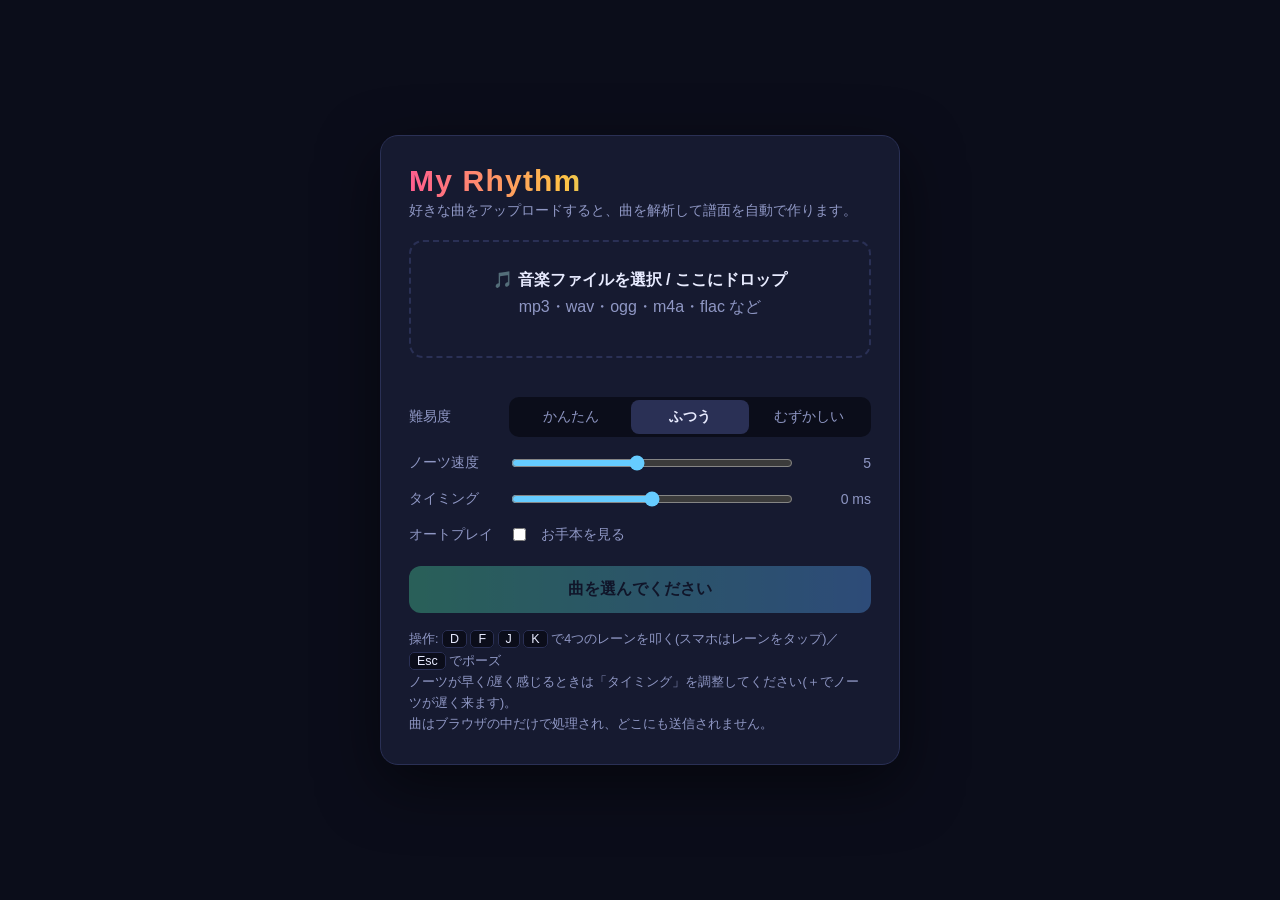
==== classic.html @ d739644f "曲をアップロードして遊ぶ音楽ゲーム集 Co-Authored-By: Claude Fable 5.2 <noreply@anthropic.com>" ====
<!DOCTYPE html>
<html lang="ja">
<head>
<meta charset="UTF-8">
<meta name="viewport" content="width=device-width, initial-scale=1, user-scalable=no">
<title>My Rhythm - 好きな曲で音ゲー</title>
<style>
  :root {
    --bg: #0b0d1a;
    --panel: #161a30;
    --line: #2a3055;
    --text: #e8ebff;
    --sub: #8f97c4;
    --accent: #6cf;
    --l0: #ff5d8f; --l1: #ffc145; --l2: #4de3a4; --l3: #5aa9ff;
  }
  * { box-sizing: border-box; }
  html, body { margin: 0; height: 100%; background: var(--bg); color: var(--text);
    font-family: "Segoe UI", "Yu Gothic UI", "Hiragino Sans", Meiryo, sans-serif; overflow: hidden; }
  canvas { position: fixed; inset: 0; width: 100%; height: 100%; display: block; touch-action: none; }
  .screen { position: fixed; inset: 0; display: none; align-items: center; justify-content: center;
    padding: 20px; overflow-y: auto; }
  .screen.on { display: flex; }
  .dim { background: rgba(8, 10, 22, .82); backdrop-filter: blur(6px); }
  .card { width: 100%; max-width: 520px; background: var(--panel); border: 1px solid var(--line);
    border-radius: 18px; padding: 28px; box-shadow: 0 20px 60px rgba(0,0,0,.5); }
  h1 { margin: 0 0 4px; font-size: 30px; letter-spacing: .04em;
    background: linear-gradient(90deg, var(--l0), var(--l1), var(--l2), var(--l3));
    -webkit-background-clip: text; background-clip: text; color: transparent; }
  h2 { margin: 0 0 16px; font-size: 22px; }
  p.lead { margin: 0 0 20px; color: var(--sub); font-size: 14px; }
  #drop { border: 2px dashed var(--line); border-radius: 14px; padding: 28px 16px; text-align: center;
    cursor: pointer; transition: .15s; color: var(--sub); }
  #drop:hover, #drop.over { border-color: var(--accent); color: var(--text); background: rgba(102,204,255,.06); }
  #drop strong { display: block; color: var(--text); font-size: 16px; margin-bottom: 6px; }
  #fileName { margin-top: 10px; color: var(--accent); font-size: 14px; word-break: break-all; }
  .bar { height: 6px; background: var(--line); border-radius: 3px; overflow: hidden; margin-top: 12px; display: none; }
  .bar i { display: block; height: 100%; width: 0; background: linear-gradient(90deg, var(--l2), var(--l3)); }
  .row { display: flex; align-items: center; gap: 12px; margin-top: 16px; font-size: 14px; }
  .row > label:first-child, .row > span:first-child { width: 88px; color: var(--sub); flex: none; }
  .seg { display: flex; flex: 1; background: var(--bg); border-radius: 10px; padding: 3px; }
  .seg button { flex: 1; border: 0; background: none; color: var(--sub); padding: 8px 0; border-radius: 8px;
    font: inherit; cursor: pointer; }
  .seg button.sel { background: var(--line); color: var(--text); font-weight: 600; }
  input[type=range] { flex: 1; accent-color: var(--accent); }
  .val { width: 64px; text-align: right; color: var(--sub); font-variant-numeric: tabular-nums; }
  .btn { display: block; width: 100%; margin-top: 12px; padding: 13px; border-radius: 12px; border: 1px solid var(--line);
    background: var(--bg); color: var(--text); font: inherit; font-size: 16px; cursor: pointer; }
  .btn:hover:not(:disabled) { border-color: var(--accent); }
  .btn.primary { margin-top: 22px; border: 0; font-weight: 700; color: #08101f;
    background: linear-gradient(90deg, var(--l2), var(--l3)); }
  .btn:disabled { opacity: .35; cursor: default; }
  .hint { margin-top: 16px; font-size: 12.5px; color: var(--sub); line-height: 1.7; }
  kbd { background: var(--bg); border: 1px solid var(--line); border-radius: 5px; padding: 1px 7px; color: var(--text);
    font-family: inherit; }
  .err { color: #ff7b7b; font-size: 13px; margin-top: 10px; min-height: 1em; }
  #rank { font-size: 84px; font-weight: 800; line-height: 1; text-align: center; margin: 4px 0 8px; }
  #resSong { text-align: center; color: var(--sub); font-size: 13px; word-break: break-all; }
  table { width: 100%; border-collapse: collapse; margin-top: 16px; font-size: 15px; }
  td { padding: 7px 4px; border-bottom: 1px solid var(--line); }
  td:last-child { text-align: right; font-variant-numeric: tabular-nums; font-weight: 600; }
  #pauseBtn { position: fixed; top: 12px; right: 12px; z-index: 5; display: none; width: 42px; height: 42px;
    border-radius: 50%; border: 1px solid var(--line); background: rgba(22,26,48,.8); color: var(--text);
    font-size: 16px; cursor: pointer; }
</style>
</head>
<body>
<canvas id="cv"></canvas>
<button id="pauseBtn" title="ポーズ (Esc)">Ⅱ</button>

<div class="screen on" id="scTitle">
  <div class="card">
    <h1>My Rhythm</h1>
    <p class="lead">好きな曲をアップロードすると、曲を解析して譜面を自動で作ります。</p>
    <div id="drop">
      <strong>🎵 音楽ファイルを選択 / ここにドロップ</strong>
      mp3・wav・ogg・m4a・flac など
      <div id="fileName"></div>
      <div class="bar" id="bar"><i></i></div>
    </div>
    <input type="file" id="file" accept="audio/*,.mp3,.wav,.ogg,.m4a,.flac,.aac" hidden>
    <div class="err" id="err"></div>

    <div class="row"><span>難易度</span>
      <div class="seg" id="diff">
        <button data-v="easy">かんたん</button>
        <button data-v="normal" class="sel">ふつう</button>
        <button data-v="hard">むずかしい</button>
      </div>
    </div>
    <div class="row"><label for="speed">ノーツ速度</label>
      <input type="range" id="speed" min="1" max="10" step="1" value="5"><span class="val" id="speedV"></span></div>
    <div class="row"><label for="offset">タイミング</label>
      <input type="range" id="offset" min="-200" max="200" step="5" value="0"><span class="val" id="offsetV"></span></div>
    <div class="row"><label for="auto">オートプレイ</label>
      <input type="checkbox" id="auto"><span style="color:var(--sub)">お手本を見る</span></div>

    <button class="btn primary" id="start" disabled>曲を選んでください</button>
    <div class="hint">
      操作: <kbd>D</kbd> <kbd>F</kbd> <kbd>J</kbd> <kbd>K</kbd> で4つのレーンを叩く(スマホはレーンをタップ)／ <kbd>Esc</kbd> でポーズ<br>
      ノーツが早く/遅く感じるときは「タイミング」を調整してください(＋でノーツが遅く来ます)。<br>
      曲はブラウザの中だけで処理され、どこにも送信されません。
    </div>
  </div>
</div>

<div class="screen dim" id="scPause">
  <div class="card">
    <h2>ポーズ中</h2>
    <button class="btn primary" id="resume">再開する</button>
    <button class="btn" id="retryP">最初からやり直す</button>
    <button class="btn" id="quitP">曲選択に戻る</button>
  </div>
</div>

<div class="screen dim" id="scResult">
  <div class="card">
    <div id="resSong"></div>
    <div id="rank">S</div>
    <table>
      <tr><td>スコア</td><td id="rScore"></td></tr>
      <tr><td>精度</td><td id="rAcc"></td></tr>
      <tr><td>最大コンボ</td><td id="rCombo"></td></tr>
      <tr><td style="color:#ffe66d">PERFECT</td><td id="rP"></td></tr>
      <tr><td style="color:#4de3a4">GREAT</td><td id="rG"></td></tr>
      <tr><td style="color:#5aa9ff">GOOD</td><td id="rO"></td></tr>
      <tr><td style="color:#ff7b7b">MISS</td><td id="rM"></td></tr>
    </table>
    <button class="btn primary" id="retryR">もう一度</button>
    <button class="btn" id="quitR">曲選択に戻る</button>
  </div>
</div>

<script>
'use strict';
const $ = id => document.getElementById(id);

/* ============================================================
 *  1. 音楽解析 (スペクトラルフラックスによるオンセット検出)
 * ============================================================ */
const FFT_N = 1024, HOP = 512;
const BAND_HZ = [200, 800, 3200];          // 4帯域 → 4レーンの割り当てに使う

const fftTables = (() => {
  const n = FFT_N, rev = new Uint16Array(n), cos = new Float32Array(n / 2), sin = new Float32Array(n / 2);
  const bits = Math.log2(n);
  for (let i = 0; i < n; i++) {
    let r = 0;
    for (let b = 0; b < bits; b++) r |= ((i >> b) & 1) << (bits - 1 - b);
    rev[i] = r;
  }
  for (let i = 0; i < n / 2; i++) {
    cos[i] = Math.cos(2 * Math.PI * i / n);
    sin[i] = Math.sin(2 * Math.PI * i / n);
  }
  const win = new Float32Array(n);
  for (let i = 0; i < n; i++) win[i] = 0.5 - 0.5 * Math.cos(2 * Math.PI * i / (n - 1));
  return { rev, cos, sin, win };
})();

function fft(re, im) {
  const n = FFT_N, { rev, cos, sin } = fftTables;
  for (let i = 0; i < n; i++) {
    const j = rev[i];
    if (j > i) { const t = re[i]; re[i] = re[j]; re[j] = t; }
  }
  for (let size = 2; size <= n; size <<= 1) {
    const half = size >> 1, step = n / size;
    for (let i = 0; i < n; i += size) {
      for (let j = 0, k = 0; j < half; j++, k += step) {
        const a = i + j, b = a + half;
        const tr = re[b] * cos[k] + im[b] * sin[k];
        const ti = im[b] * cos[k] - re[b] * sin[k];
        re[b] = re[a] - tr; im[b] = im[a] - ti;
        re[a] += tr; im[a] += ti;
      }
    }
  }
}

async function extractFeatures(buffer, onProgress) {
  const sr = buffer.sampleRate, len = buffer.length;
  const mono = new Float32Array(len);
  for (let c = 0; c < buffer.numberOfChannels; c++) {
    const d = buffer.getChannelData(c);
    for (let i = 0; i < len; i++) mono[i] += d[i];
  }
  const frames = Math.floor((len - FFT_N) / HOP) + 1;
  if (frames < 10) throw new Error('曲が短すぎます');

  const half = FFT_N / 2;
  const binBand = new Uint8Array(half);
  for (let k = 0; k < half; k++) {
    const hz = k * sr / FFT_N;
    binBand[k] = hz < BAND_HZ[0] ? 0 : hz < BAND_HZ[1] ? 1 : hz < BAND_HZ[2] ? 2 : 3;
  }
  const flux = new Float32Array(frames);
  const bands = [0, 1, 2, 3].map(() => new Float32Array(frames));
  const prev = new Float32Array(half), re = new Float32Array(FFT_N), im = new Float32Array(FFT_N);
  const win = fftTables.win;
  let lastYield = performance.now();

  for (let f = 0; f < frames; f++) {
    const off = f * HOP;
    for (let i = 0; i < FFT_N; i++) { re[i] = mono[off + i] * win[i]; im[i] = 0; }
    fft(re, im);
    let sum = 0;
    for (let k = 1; k < half; k++) {
      const mag = Math.log1p(50 * Math.sqrt(re[k] * re[k] + im[k] * im[k]));
      const d = mag - prev[k];
      if (d > 0) { sum += d; bands[binBand[k]][f] += d; }
      prev[k] = mag;
    }
    flux[f] = sum;
    if ((f & 255) === 0 && performance.now() - lastYield > 30) {
      onProgress && onProgress(f / frames);
      await new Promise(r => setTimeout(r));
      lastYield = performance.now();
    }
  }
  flux[0] = 0; bands.forEach(b => b[0] = 0);   // 先頭フレームは無音からの立ち上がりなので除外
  onProgress && onProgress(1);
  return { flux, bands, frames, dt: HOP / sr, sr, duration: buffer.duration };
}

const DIFF = {
  easy:   { mult: 1.7,  gap: 0.40, dbl: 0 },
  normal: { mult: 1.45, gap: 0.21, dbl: 0.03 },
  hard:   { mult: 1.25, gap: 0.115, dbl: 0.14 },
};

function makeChart(feat, diffName) {
  const { flux, bands, frames, dt } = feat, P = DIFF[diffName];
  const ps = new Float64Array(frames + 1);
  for (let i = 0; i < frames; i++) ps[i + 1] = ps[i] + flux[i];
  const gm = ps[frames] / frames;
  const W = Math.max(4, Math.round(0.5 / dt));

  // ピーク候補
  const cands = [];
  for (let n = 2; n < frames - 2; n++) {
    const v = flux[n];
    if (v < flux[n - 1] || v <= flux[n + 1] || v < flux[n - 2] || v < flux[n + 2]) continue;
    const lo = Math.max(0, n - W), hi = Math.min(frames, n + W + 1);
    const lm = (ps[hi] - ps[lo]) / (hi - lo);
    if (v > lm * P.mult + gm * 0.15) cands.push({ n, s: v - lm });
  }
  // 強い音から優先して採用 (近すぎるノーツは間引く)
  cands.sort((a, b) => b.s - a.s);
  const g = Math.max(1, Math.round(P.gap / dt));
  const taken = new Uint8Array(frames);
  const picked = [];
  for (const c of cands) {
    if (taken[c.n]) continue;
    picked.push(c);
    const a = Math.max(0, c.n - g + 1), b = Math.min(frames, c.n + g);
    taken.fill(1, a, b);
  }
  let dblThr = Infinity;
  if (P.dbl > 0 && picked.length) dblThr = picked[Math.min(picked.length - 1, Math.floor(picked.length * P.dbl))].s;
  picked.sort((a, b) => a.n - b.n);

  // レーン割り当て: 低音→左, 高音→右。同じレーンが続きすぎないように散らす
  const bandMean = bands.map(b => { let s = 0; for (let i = 0; i < frames; i++) s += b[i]; return s / frames || 1e-9; });
  const notes = [];
  let last = -1, run = 0;
  const use = [1, 1, 1, 1];                       // 最近よく使ったレーンほど選ばれにくくする
  for (const c of picked) {
    const useSum = use[0] + use[1] + use[2] + use[3];
    const sc = bands.map((b, i) => (b[c.n - 1] + b[c.n] + b[c.n + 1]) / bandMean[i] / (0.35 + 2.6 * use[i] / useSum));
    const order = [0, 1, 2, 3].sort((x, y) => sc[y] - sc[x]);
    let lane = order[0];
    if (lane === last && run >= 2) lane = order[1];
    run = lane === last ? run + 1 : 1;
    last = lane;
    for (let i = 0; i < 4; i++) use[i] *= 0.88;
    use[lane] += 1;
    const t = (c.n * HOP + FFT_N / 2) / feat.sr + 0.002;
    notes.push({ t, lane });
    if (c.s >= dblThr) notes.push({ t, lane: order[0] === lane ? order[1] : order[0] });
  }
  return notes;
}

/* ============================================================
 *  2. 画面まわり
 * ============================================================ */
const cv = $('cv'), g2 = cv.getContext('2d');
let CW = 0, CH = 0;
function resize() {
  const dpr = Math.min(window.devicePixelRatio || 1, 2);
  CW = window.innerWidth; CH = window.innerHeight;
  cv.width = Math.round(CW * dpr); cv.height = Math.round(CH * dpr);
  g2.setTransform(dpr, 0, 0, dpr, 0, 0);
}
window.addEventListener('resize', resize); resize();

const screens = ['scTitle', 'scPause', 'scResult'];
function show(id) {
  screens.forEach(s => $(s).classList.toggle('on', s === id));
  $('pauseBtn').style.display = id === null ? 'block' : 'none';
}

const settings = Object.assign({ diff: 'normal', speed: 5, offset: 0, auto: false },
  JSON.parse(localStorage.getItem('myrhythm') || '{}'));
function saveSettings() { localStorage.setItem('myrhythm', JSON.stringify(settings)); }
function syncSettingsUI() {
  document.querySelectorAll('#diff button').forEach(b => b.classList.toggle('sel', b.dataset.v === settings.diff));
  $('speed').value = settings.speed; $('speedV').textContent = settings.speed;
  $('offset').value = settings.offset; $('offsetV').textContent = (settings.offset > 0 ? '+' : '') + settings.offset + ' ms';
  $('auto').checked = settings.auto;
}
$('diff').addEventListener('click', e => {
  if (e.target.dataset.v) { settings.diff = e.target.dataset.v; saveSettings(); syncSettingsUI(); updateStartBtn(); }
});
$('speed').addEventListener('input', e => { settings.speed = +e.target.value; saveSettings(); syncSettingsUI(); });
$('offset').addEventListener('input', e => { settings.offset = +e.target.value; saveSettings(); syncSettingsUI(); });
$('auto').addEventListener('change', e => { settings.auto = e.target.checked; saveSettings(); });
syncSettingsUI();

/* ============================================================
 *  3. ファイル読み込み
 * ============================================================ */
let actx = null, analyser = null, specData = null;
let song = null;       // { name, buffer, feat }
let loadToken = 0;

function ensureCtx() {
  if (!actx) {
    actx = new (window.AudioContext || window.webkitAudioContext)();
    analyser = actx.createAnalyser();
    analyser.fftSize = 128; analyser.smoothingTimeConstant = 0.8;
    analyser.connect(actx.destination);
    specData = new Uint8Array(analyser.frequencyBinCount);
  }
  return actx;
}

function setProgress(p) {
  $('bar').style.display = p === null ? 'none' : 'block';
  if (p !== null) $('bar').firstElementChild.style.width = (p * 100).toFixed(1) + '%';
}

function updateStartBtn() {
  const b = $('start');
  if (!song) { b.disabled = true; if (!b.dataset.busy) b.textContent = '曲を選んでください'; return; }
  const n = makeChart(song.feat, settings.diff).length;
  b.disabled = n === 0;
  b.textContent = n ? `スタート (${n} ノーツ)` : 'ノーツを検出できませんでした';
}

async function loadBuffer(buffer, name) {
  const token = ++loadToken;
  song = null;
  $('err').textContent = '';
  $('fileName').textContent = name + ' を解析中…';
  $('start').dataset.busy = '1'; $('start').disabled = true; $('start').textContent = '解析中…';
  setProgress(0);
  try {
    const feat = await extractFeatures(buffer, p => { if (token === loadToken) setProgress(p); });
    if (token !== loadToken) return;
    song = { name, buffer, feat };
    const m = Math.floor(buffer.duration / 60), s = Math.floor(buffer.duration % 60);
    $('fileName').textContent = `${name} (${m}:${String(s).padStart(2, '0')})`;
  } catch (e) {
    if (token !== loadToken) return;
    $('fileName').textContent = '';
    $('err').textContent = '解析に失敗しました: ' + e.message;
  } finally {
    if (token === loadToken) { setProgress(null); delete $('start').dataset.busy; updateStartBtn(); }
  }
}

async function loadFile(file) {
  if (!file) return;
  $('err').textContent = '';
  $('fileName').textContent = file.name + ' を読み込み中…';
  let buffer;
  try {
    buffer = await ensureCtx().decodeAudioData(await file.arrayBuffer());
  } catch (e) {
    $('fileName').textContent = '';
    $('err').textContent = 'この形式のファイルは再生できませんでした。mp3 / wav / ogg / m4a などを試してください。';
    return;
  }
  await loadBuffer(buffer, file.name);
}

const drop = $('drop');
drop.addEventListener('click', () => $('file').click());
$('file').addEventListener('change', e => { loadFile(e.target.files[0]); e.target.value = ''; });
window.addEventListener('dragover', e => { e.preventDefault(); drop.classList.add('over'); });
window.addEventListener('dragleave', () => drop.classList.remove('over'));
window.addEventListener('drop', e => {
  e.preventDefault(); drop.classList.remove('over');
  if ($('scTitle').classList.contains('on')) loadFile(e.dataTransfer.files[0]);
});

/* ============================================================
 *  4. ゲーム本体
 * ============================================================ */
const LANES = 4, KEYS = ['KeyD', 'KeyF', 'KeyJ', 'KeyK'], KEY_LABEL = ['D', 'F', 'J', 'K'];
const COLORS = ['#ff5d8f', '#ffc145', '#4de3a4', '#5aa9ff'];
const WIN = { perfect: 0.05, great: 0.1, good: 0.16 };
const JUDGE = {
  perfect: { label: 'PERFECT', color: '#ffe66d', w: 1 },
  great:   { label: 'GREAT',   color: '#4de3a4', w: 0.7 },
  good:    { label: 'GOOD',    color: '#5aa9ff', w: 0.3 },
  miss:    { label: 'MISS',    color: '#ff7b7b', w: 0 },
};
const LEAD_IN = 2.0;

let game = null;   // 進行中のゲーム状態

function startGame() {
  if (!song) return;
  stopGame();
  const ctx = ensureCtx();
  ctx.resume();
  const notes = makeChart(song.feat, settings.diff).map(n => ({ t: n.t, lane: n.lane, done: false }));
  const lanes = Array.from({ length: LANES }, () => []);
  notes.forEach(n => lanes[n.lane].push(n));
  const src = ctx.createBufferSource();
  src.buffer = song.buffer;
  src.connect(analyser);
  const startAt = ctx.currentTime + LEAD_IN;
  src.start(startAt);
  game = {
    src, startAt, notes, lanes, head: [0, 0, 0, 0], drawFrom: 0,
    travel: 2.2 / (0.6 + settings.speed * 0.28),     // ノーツが画面を落ちてくる秒数
    offset: settings.offset / 1000, auto: settings.auto,
    score: 0, combo: 0, maxCombo: 0, accSum: 0, judged: 0,
    counts: { perfect: 0, great: 0, good: 0, miss: 0 },
    held: [false, false, false, false], flash: [0, 0, 0, 0],
    fx: [], lastJudge: null, paused: false, finished: false,
    duration: song.buffer.duration,
  };
  show(null);
}

function stopGame() {
  if (!game) return;
  try { game.src.stop(); } catch (e) {}
  game.src.disconnect();
  game = null;
}

function songTime() {
  const lat = (actx.outputLatency || actx.baseLatency || 0);
  return actx.currentTime - game.startAt - lat - game.offset;
}

function applyJudge(note, kind, now) {
  const G = game, J = JUDGE[kind];
  note.done = true;
  G.counts[kind]++; G.judged++; G.accSum += J.w;
  if (kind === 'miss') G.combo = 0;
  else {
    G.combo++; if (G.combo > G.maxCombo) G.maxCombo = G.combo;
    G.score += Math.round(1000 * J.w * (1 + Math.min(G.combo, 100) / 200));
    G.fx.push({ lane: note.lane, t: performance.now(), color: J.color });
  }
  G.lastJudge = { kind, t: performance.now() };
}

function hitLane(lane) {
  const G = game;
  if (!G || G.paused || G.finished || G.auto) return;
  G.flash[lane] = performance.now();
  const now = songTime(), arr = G.lanes[lane];
  let i = G.head[lane];
  while (i < arr.length && arr[i].done) i++;
  G.head[lane] = i;
  if (i >= arr.length) return;
  const d = Math.abs(arr[i].t - now);
  if (d > WIN.good) return;                      // まだ遠い → 空打ち
  applyJudge(arr[i], d <= WIN.perfect ? 'perfect' : d <= WIN.great ? 'great' : 'good', now);
}

function update(now) {
  const G = game;
  for (let l = 0; l < LANES; l++) {
    const arr = G.lanes[l];
    let i = G.head[l];
    while (i < arr.length) {
      const n = arr[i];
      if (n.done) { i++; continue; }
      if (G.auto && n.t <= now) { G.flash[l] = performance.now(); applyJudge(n, 'perfect', now); i++; continue; }
      if (n.t < now - WIN.good) { applyJudge(n, 'miss', now); i++; continue; }
      break;
    }
    G.head[l] = i;
  }
  if (!G.finished && now > G.duration + 0.8) finishGame();
}

function finishGame() {
  const G = game;
  G.finished = true;
  const total = G.notes.length || 1, acc = G.accSum / total * 100;
  const full = G.counts.miss === 0;
  const rank = acc >= 95 ? 'S' : acc >= 88 ? 'A' : acc >= 75 ? 'B' : acc >= 60 ? 'C' : 'D';
  const rc = { S: '#ffe66d', A: '#4de3a4', B: '#5aa9ff', C: '#c9a0ff', D: '#ff7b7b' }[rank];
  $('rank').textContent = rank; $('rank').style.color = rc;
  $('resSong').textContent = song.name + (G.auto ? '(オートプレイ)' : '') + (full ? ' ★FULL COMBO' : '');
  $('rScore').textContent = G.score.toLocaleString();
  $('rAcc').textContent = acc.toFixed(2) + ' %';
  $('rCombo').textContent = G.maxCombo + ' / ' + G.notes.length;
  $('rP').textContent = G.counts.perfect; $('rG').textContent = G.counts.great;
  $('rO').textContent = G.counts.good; $('rM').textContent = G.counts.miss;
  show('scResult');
}

function setPaused(p) {
  if (!game || game.finished || game.paused === p) return;
  game.paused = p;
  if (p) { actx.suspend(); show('scPause'); } else { actx.resume(); show(null); }
}
function quitToTitle() { stopGame(); if (actx) actx.resume(); show('scTitle'); }

/* ---- 入力 ---- */
window.addEventListener('keydown', e => {
  if (e.code === 'Escape' && game && !game.finished) { setPaused(!game.paused); return; }
  const lane = KEYS.indexOf(e.code);
  if (lane < 0 || e.repeat || !game) return;
  e.preventDefault();
  game.held[lane] = true;
  hitLane(lane);
});
window.addEventListener('keyup', e => {
  const lane = KEYS.indexOf(e.code);
  if (lane >= 0 && game) game.held[lane] = false;
});
cv.addEventListener('pointerdown', e => {
  if (!game) return;
  const L = layout();
  const lane = Math.floor((e.clientX - L.x) / L.lw);
  if (lane >= 0 && lane < LANES) hitLane(lane);
});
document.addEventListener('visibilitychange', () => { if (document.hidden) setPaused(true); });
$('pauseBtn').onclick = () => setPaused(true);
$('resume').onclick = () => setPaused(false);
$('retryP').onclick = $('retryR').onclick = () => { actx.resume(); startGame(); };
$('quitP').onclick = $('quitR').onclick = quitToTitle;
$('start').onclick = startGame;

/* ============================================================
 *  5. 描画
 * ============================================================ */
function layout() {
  const w = Math.min(520, CW * 0.96), x = (CW - w) / 2;
  return { x, w, lw: w / LANES, jy: CH - Math.max(90, CH * 0.16) };
}

function rr(x, y, w, h, r) {
  g2.beginPath();
  g2.moveTo(x + r, y); g2.arcTo(x + w, y, x + w, y + h, r); g2.arcTo(x + w, y + h, x, y + h, r);
  g2.arcTo(x, y + h, x, y, r); g2.arcTo(x, y, x + w, y, r); g2.closePath();
}

function draw() {
  requestAnimationFrame(draw);
  g2.clearRect(0, 0, CW, CH);
  const pnow = performance.now();

  // 背景スペクトラム
  if (analyser) {
    analyser.getByteFrequencyData(specData);
    const n = 40, bw = CW / n;
    for (let i = 0; i < n; i++) {
      const h = specData[i] / 255 * CH * 0.45;
      g2.fillStyle = `hsla(${220 + i * 3}, 80%, 60%, 0.10)`;
      g2.fillRect(i * bw + 1, CH - h, bw - 2, h);
    }
  }
  if (!game) return;
  const G = game, L = layout();
  const now = songTime();
  if (!G.paused && !G.finished) update(now);

  // レーン
  g2.fillStyle = 'rgba(14,17,34,0.88)';
  g2.fillRect(L.x, 0, L.w, CH);
  for (let l = 0; l < LANES; l++) {
    const x = L.x + l * L.lw;
    const fl = Math.max(G.held[l] ? 0.6 : 0, 1 - (pnow - G.flash[l]) / 180);
    if (fl > 0) {
      const gr = g2.createLinearGradient(0, L.jy - 320, 0, L.jy);
      gr.addColorStop(0, 'transparent'); gr.addColorStop(1, COLORS[l]);
      g2.globalAlpha = fl * 0.35; g2.fillStyle = gr;
      g2.fillRect(x, L.jy - 320, L.lw, 320); g2.globalAlpha = 1;
    }
    g2.strokeStyle = '#2a3055'; g2.lineWidth = 1;
    g2.beginPath(); g2.moveTo(x + .5, 0); g2.lineTo(x + .5, CH); g2.stroke();
  }
  g2.beginPath(); g2.moveTo(L.x + L.w - .5, 0); g2.lineTo(L.x + L.w - .5, CH); g2.stroke();

  // 判定ライン & キー表示
  g2.fillStyle = '#e8ebff'; g2.fillRect(L.x, L.jy - 2, L.w, 4);
  g2.font = '600 18px "Segoe UI", sans-serif'; g2.textAlign = 'center'; g2.textBaseline = 'middle';
  for (let l = 0; l < LANES; l++) {
    const cx = L.x + (l + .5) * L.lw, cy = L.jy + (CH - L.jy) / 2;
    g2.globalAlpha = G.held[l] ? 1 : 0.55;
    g2.strokeStyle = COLORS[l]; g2.lineWidth = 2;
    rr(cx - 22, cy - 22, 44, 44, 10); g2.stroke();
    if (G.held[l]) { g2.fillStyle = COLORS[l] + '55'; g2.fill(); }
    g2.fillStyle = '#e8ebff'; g2.fillText(KEY_LABEL[l], cx, cy + 1);
  }
  g2.globalAlpha = 1;

  // ノーツ
  const nh = 22, pad = 6;
  while (G.drawFrom < G.notes.length && (G.notes[G.drawFrom].done || G.notes[G.drawFrom].t < now - 0.3)) {
    if (!G.notes[G.drawFrom].done) break;
    G.drawFrom++;
  }
  for (let i = G.drawFrom; i < G.notes.length; i++) {
    const n = G.notes[i];
    if (n.t - now > G.travel) break;
    if (n.done) continue;
    const y = L.jy - (n.t - now) / G.travel * L.jy;
    const x = L.x + n.lane * L.lw + pad;
    g2.shadowColor = COLORS[n.lane]; g2.shadowBlur = 14;
    g2.fillStyle = COLORS[n.lane];
    rr(x, y - nh / 2, L.lw - pad * 2, nh, 8); g2.fill();
    g2.shadowBlur = 0;
    g2.fillStyle = 'rgba(255,255,255,.55)';
    rr(x + 6, y - nh / 2 + 4, L.lw - pad * 2 - 12, 4, 2); g2.fill();
  }

  // ヒットエフェクト
  G.fx = G.fx.filter(f => pnow - f.t < 300);
  for (const f of G.fx) {
    const p = (pnow - f.t) / 300, cx = L.x + (f.lane + .5) * L.lw;
    g2.globalAlpha = 1 - p; g2.strokeStyle = f.color; g2.lineWidth = 4 * (1 - p) + 1;
    g2.beginPath(); g2.ellipse(cx, L.jy, L.lw * (0.25 + p * 0.45), 14 + p * 26, 0, 0, Math.PI * 2); g2.stroke();
  }
  g2.globalAlpha = 1;

  // 判定文字・コンボ
  const cx = L.x + L.w / 2;
  if (G.lastJudge && pnow - G.lastJudge.t < 500) {
    const p = (pnow - G.lastJudge.t) / 500, J = JUDGE[G.lastJudge.kind];
    g2.globalAlpha = 1 - p * p;
    g2.font = `800 ${30 + (1 - Math.min(1, p * 5)) * 8}px "Segoe UI", sans-serif`;
    g2.fillStyle = J.color; g2.fillText(J.label, cx, L.jy - 130 - p * 10);
    g2.globalAlpha = 1;
  }
  if (G.combo >= 2) {
    g2.fillStyle = 'rgba(232,235,255,.9)';
    g2.font = '800 56px "Segoe UI", sans-serif'; g2.fillText(G.combo, cx, CH * 0.30);
    g2.font = '600 14px "Segoe UI", sans-serif'; g2.fillStyle = '#8f97c4'; g2.fillText('COMBO', cx, CH * 0.30 + 40);
  }
  if (now < 0 && !G.finished) {
    g2.fillStyle = '#e8ebff'; g2.font = '800 72px "Segoe UI", sans-serif';
    g2.fillText(Math.ceil(-now), cx, CH * 0.45);
  }

  // スコア・進行バー
  g2.textAlign = 'left'; g2.font = '700 22px "Segoe UI", sans-serif'; g2.fillStyle = '#e8ebff';
  g2.fillText(G.score.toLocaleString(), 16, 30);
  g2.font = '13px "Segoe UI", sans-serif'; g2.fillStyle = '#8f97c4';
  const acc = G.judged ? (G.accSum / G.judged * 100).toFixed(1) + '%' : '--';
  g2.fillText(`精度 ${acc}${G.auto ? '  AUTO' : ''}`, 16, 54);
  g2.fillStyle = '#2a3055'; g2.fillRect(0, 0, CW, 4);
  g2.fillStyle = '#6cf'; g2.fillRect(0, 0, CW * Math.min(1, Math.max(0, now / G.duration)), 4);
}
requestAnimationFrame(draw);

// 動作テスト用
window.rhythm = { extractFeatures, makeChart, loadBuffer, ensureCtx, get game() { return game; }, get song() { return song; } };
</script>
</body>
</html>
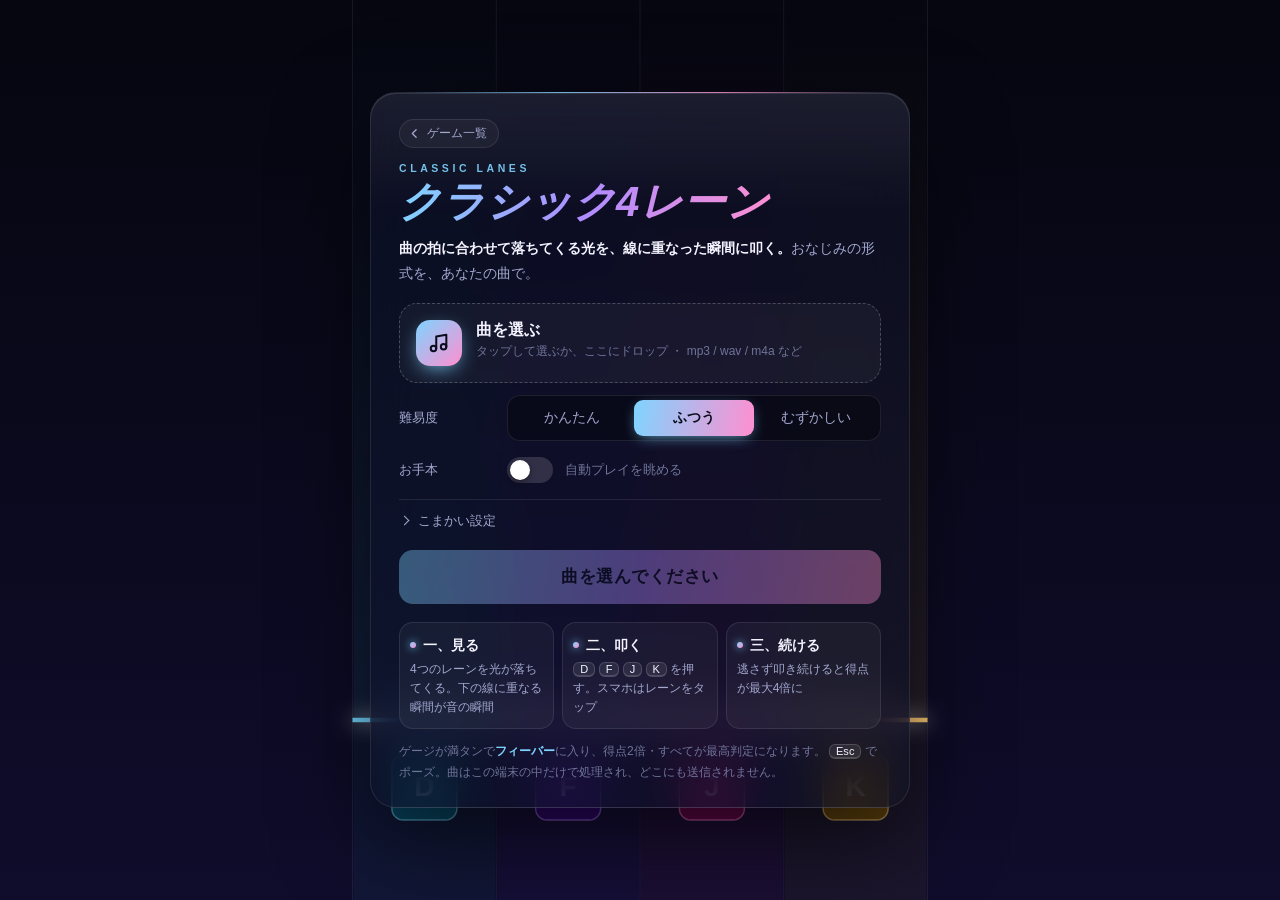
==== commit 2d022a1f: "全ゲーム: 曲の拍を聴き取って合わせる仕組みと、画面デザインの作り直し - 拍検出を動的計画法ベースに作り直し、テンポが揺れる曲にも追従 - 全ゲームの譜面を拍に合わせる(拍への寄せ、拍の穴埋め、盛り" ====
--- a/classic.html
+++ b/classic.html
@@ -3,672 +3,176 @@
 <head>
 <meta charset="UTF-8">
 <meta name="viewport" content="width=device-width, initial-scale=1, user-scalable=no">
-<title>My Rhythm - 好きな曲で音ゲー</title>
-<style>
-  :root {
-    --bg: #0b0d1a;
-    --panel: #161a30;
-    --line: #2a3055;
-    --text: #e8ebff;
-    --sub: #8f97c4;
-    --accent: #6cf;
-    --l0: #ff5d8f; --l1: #ffc145; --l2: #4de3a4; --l3: #5aa9ff;
-  }
-  * { box-sizing: border-box; }
-  html, body { margin: 0; height: 100%; background: var(--bg); color: var(--text);
-    font-family: "Segoe UI", "Yu Gothic UI", "Hiragino Sans", Meiryo, sans-serif; overflow: hidden; }
-  canvas { position: fixed; inset: 0; width: 100%; height: 100%; display: block; touch-action: none; }
-  .screen { position: fixed; inset: 0; display: none; align-items: center; justify-content: center;
-    padding: 20px; overflow-y: auto; }
-  .screen.on { display: flex; }
-  .dim { background: rgba(8, 10, 22, .82); backdrop-filter: blur(6px); }
-  .card { width: 100%; max-width: 520px; background: var(--panel); border: 1px solid var(--line);
-    border-radius: 18px; padding: 28px; box-shadow: 0 20px 60px rgba(0,0,0,.5); }
-  h1 { margin: 0 0 4px; font-size: 30px; letter-spacing: .04em;
-    background: linear-gradient(90deg, var(--l0), var(--l1), var(--l2), var(--l3));
-    -webkit-background-clip: text; background-clip: text; color: transparent; }
-  h2 { margin: 0 0 16px; font-size: 22px; }
-  p.lead { margin: 0 0 20px; color: var(--sub); font-size: 14px; }
-  #drop { border: 2px dashed var(--line); border-radius: 14px; padding: 28px 16px; text-align: center;
-    cursor: pointer; transition: .15s; color: var(--sub); }
-  #drop:hover, #drop.over { border-color: var(--accent); color: var(--text); background: rgba(102,204,255,.06); }
-  #drop strong { display: block; color: var(--text); font-size: 16px; margin-bottom: 6px; }
-  #fileName { margin-top: 10px; color: var(--accent); font-size: 14px; word-break: break-all; }
-  .bar { height: 6px; background: var(--line); border-radius: 3px; overflow: hidden; margin-top: 12px; display: none; }
-  .bar i { display: block; height: 100%; width: 0; background: linear-gradient(90deg, var(--l2), var(--l3)); }
-  .row { display: flex; align-items: center; gap: 12px; margin-top: 16px; font-size: 14px; }
-  .row > label:first-child, .row > span:first-child { width: 88px; color: var(--sub); flex: none; }
-  .seg { display: flex; flex: 1; background: var(--bg); border-radius: 10px; padding: 3px; }
-  .seg button { flex: 1; border: 0; background: none; color: var(--sub); padding: 8px 0; border-radius: 8px;
-    font: inherit; cursor: pointer; }
-  .seg button.sel { background: var(--line); color: var(--text); font-weight: 600; }
-  input[type=range] { flex: 1; accent-color: var(--accent); }
-  .val { width: 64px; text-align: right; color: var(--sub); font-variant-numeric: tabular-nums; }
-  .btn { display: block; width: 100%; margin-top: 12px; padding: 13px; border-radius: 12px; border: 1px solid var(--line);
-    background: var(--bg); color: var(--text); font: inherit; font-size: 16px; cursor: pointer; }
-  .btn:hover:not(:disabled) { border-color: var(--accent); }
-  .btn.primary { margin-top: 22px; border: 0; font-weight: 700; color: #08101f;
-    background: linear-gradient(90deg, var(--l2), var(--l3)); }
-  .btn:disabled { opacity: .35; cursor: default; }
-  .hint { margin-top: 16px; font-size: 12.5px; color: var(--sub); line-height: 1.7; }
-  kbd { background: var(--bg); border: 1px solid var(--line); border-radius: 5px; padding: 1px 7px; color: var(--text);
-    font-family: inherit; }
-  .err { color: #ff7b7b; font-size: 13px; margin-top: 10px; min-height: 1em; }
-  #rank { font-size: 84px; font-weight: 800; line-height: 1; text-align: center; margin: 4px 0 8px; }
-  #resSong { text-align: center; color: var(--sub); font-size: 13px; word-break: break-all; }
-  table { width: 100%; border-collapse: collapse; margin-top: 16px; font-size: 15px; }
-  td { padding: 7px 4px; border-bottom: 1px solid var(--line); }
-  td:last-child { text-align: right; font-variant-numeric: tabular-nums; font-weight: 600; }
-  #pauseBtn { position: fixed; top: 12px; right: 12px; z-index: 5; display: none; width: 42px; height: 42px;
-    border-radius: 50%; border: 1px solid var(--line); background: rgba(22,26,48,.8); color: var(--text);
-    font-size: 16px; cursor: pointer; }
-</style>
+<title>クラシック4レーン - 落ちてくる音を叩く</title>
+<link rel="stylesheet" href="common.css">
 </head>
 <body>
-<canvas id="cv"></canvas>
-<button id="pauseBtn" title="ポーズ (Esc)">Ⅱ</button>
-
-<div class="screen on" id="scTitle">
-  <div class="card">
-    <h1>My Rhythm</h1>
-    <p class="lead">好きな曲をアップロードすると、曲を解析して譜面を自動で作ります。</p>
-    <div id="drop">
-      <strong>🎵 音楽ファイルを選択 / ここにドロップ</strong>
-      mp3・wav・ogg・m4a・flac など
-      <div id="fileName"></div>
-      <div class="bar" id="bar"><i></i></div>
-    </div>
-    <input type="file" id="file" accept="audio/*,.mp3,.wav,.ogg,.m4a,.flac,.aac" hidden>
-    <div class="err" id="err"></div>
-
-    <div class="row"><span>難易度</span>
-      <div class="seg" id="diff">
-        <button data-v="easy">かんたん</button>
-        <button data-v="normal" class="sel">ふつう</button>
-        <button data-v="hard">むずかしい</button>
-      </div>
-    </div>
-    <div class="row"><label for="speed">ノーツ速度</label>
-      <input type="range" id="speed" min="1" max="10" step="1" value="5"><span class="val" id="speedV"></span></div>
-    <div class="row"><label for="offset">タイミング</label>
-      <input type="range" id="offset" min="-200" max="200" step="5" value="0"><span class="val" id="offsetV"></span></div>
-    <div class="row"><label for="auto">オートプレイ</label>
-      <input type="checkbox" id="auto"><span style="color:var(--sub)">お手本を見る</span></div>
-
-    <button class="btn primary" id="start" disabled>曲を選んでください</button>
-    <div class="hint">
-      操作: <kbd>D</kbd> <kbd>F</kbd> <kbd>J</kbd> <kbd>K</kbd> で4つのレーンを叩く(スマホはレーンをタップ)／ <kbd>Esc</kbd> でポーズ<br>
-      ノーツが早く/遅く感じるときは「タイミング」を調整してください(＋でノーツが遅く来ます)。<br>
-      曲はブラウザの中だけで処理され、どこにも送信されません。
-    </div>
-  </div>
-</div>
-
-<div class="screen dim" id="scPause">
-  <div class="card">
-    <h2>ポーズ中</h2>
-    <button class="btn primary" id="resume">再開する</button>
-    <button class="btn" id="retryP">最初からやり直す</button>
-    <button class="btn" id="quitP">曲選択に戻る</button>
-  </div>
-</div>
-
-<div class="screen dim" id="scResult">
-  <div class="card">
-    <div id="resSong"></div>
-    <div id="rank">S</div>
-    <table>
-      <tr><td>スコア</td><td id="rScore"></td></tr>
-      <tr><td>精度</td><td id="rAcc"></td></tr>
-      <tr><td>最大コンボ</td><td id="rCombo"></td></tr>
-      <tr><td style="color:#ffe66d">PERFECT</td><td id="rP"></td></tr>
-      <tr><td style="color:#4de3a4">GREAT</td><td id="rG"></td></tr>
-      <tr><td style="color:#5aa9ff">GOOD</td><td id="rO"></td></tr>
-      <tr><td style="color:#ff7b7b">MISS</td><td id="rM"></td></tr>
-    </table>
-    <button class="btn primary" id="retryR">もう一度</button>
-    <button class="btn" id="quitR">曲選択に戻る</button>
-  </div>
-</div>
-
+<script src="common.js"></script>
 <script>
 'use strict';
-const $ = id => document.getElementById(id);
+const { TAU, clamp, rand } = RG;
+const DIFF = {
+  easy:   { mult: 1.7,  gap: 0.5,  fall: 1.5 },
+  normal: { mult: 1.45, gap: 0.3,  fall: 1.2 },
+  hard:   { mult: 1.25, gap: 0.19, fall: 0.95 },
+};
+const KEYS = ['KeyD', 'KeyF', 'KeyJ', 'KeyK'], LABEL = ['D', 'F', 'J', 'K'], HUES = [195, 265, 320, 40];
+const WIN = { crit: 0.05, good: 0.1, ok: 0.16 };
+const KIND = { crit: { color: '#ffe08a', w: 1 }, good: { color: '#9ff0c8', w: 0.7 }, ok: { color: '#9cc4ff', w: 0.35 } };
+const fx = new RG.Fx();
+let notes = [], head = 0, J = null, counts = {}, press = [0, 0, 0, 0], held = [false, false, false, false], pops = [], fall = 1.2;
+let G = { x: 0, w: 0, lane: 0, hitY: 0, top: 0 }, per = 0.5, beat0 = 0;
 
-/* ============================================================
- *  1. 音楽解析 (スペクトラルフラックスによるオンセット検出)
- * ============================================================ */
-const FFT_N = 1024, HOP = 512;
-const BAND_HZ = [200, 800, 3200];          // 4帯域 → 4レーンの割り当てに使う
+/* その曲の拍に合わせた音の並びを、4つのレーンに振り分ける (同じレーンが続きすぎないように) */
+function chart(feat, diff) {
+  const list = RG.onsets(feat, DIFF[diff]), rng = RG.rng(feat.seed + diff.length * 17);
+  let prev = -1, run = 0;
+  for (const n of list) {
+    let lane = n.type;                                   // 音の高さ → レーン (低い音が左)
+    if (n.fill) lane = (prev + (rng() < 0.5 ? 1 : 3)) % 4;
+    if (lane === prev && (++run >= 2 || n.gap < 0.22)) { lane = (lane + (rng() < 0.5 ? 1 : 3)) % 4; }
+    if (lane !== prev) run = 0;
+    n.lane = lane; prev = lane;
+  }
+  return list;
+}
+function layout(api) {
+  const { W, H } = api;
+  G.w = Math.min(W * 0.94, 460 * Math.max(1, api.S)); G.x = (W - G.w) / 2; G.lane = G.w / 4;
+  G.hitY = H * 0.8; G.top = -40;
+}
+function hit(api, lane) {
+  press[lane] = performance.now();
+  if (api.state !== 'play' || api.auto) return;
+  const t = api.time();
+  for (let i = head; i < notes.length; i++) {
+    const n = notes[i];
+    if (n.t - t > WIN.ok) break;
+    if (n.done || n.lane !== lane) continue;
+    judge(api, n, t - n.t); return;
+  }
+  RG.sfx.noise(900, 0.05, 0.08, 'highpass', 1);            // 空打ち
+}
+function judge(api, n, tau) {
+  const a = Math.abs(tau), kind = J.feverOn || a <= WIN.crit ? 'crit' : a <= WIN.good ? 'good' : 'ok', K = KIND[kind];
+  n.done = true; counts[kind]++;
+  J.hit(K.w, { mul: n.big ? 2 : 1 });
+  const x = G.x + (n.lane + 0.5) * G.lane, hue = HUES[n.lane];
+  pops.push({ x, y: G.hitY, color: K.color, t0: performance.now(), crit: kind === 'crit' });
+  fx.burst(x, G.hitY, kind === 'crit' ? 22 : 10, { colors: [`hsl(${hue} 100% 72%)`, '#fff'], v0: 100, v1: kind === 'crit' ? 520 : 300, g: 600 * api.S, s: kind === 'crit' ? 3 : 2 });
+  RG.sfx.noise(4200, 0.05, 0.12, 'highpass', 1);
+  RG.sfx.chime(J.combo, kind === 'crit');
+  if (n.big) { fx.flash = 0.25; fx.shake = 8; RG.sfx.noise(300, 0.4, 0.4); }
+  if (api.pointer.touch && navigator.vibrate) { try { navigator.vibrate(kind === 'crit' ? 10 : 5); } catch (e) {} }
+}
+const laneAt = x => clamp(Math.floor((x - G.x) / G.lane), 0, 3);
 
-const fftTables = (() => {
-  const n = FFT_N, rev = new Uint16Array(n), cos = new Float32Array(n / 2), sin = new Float32Array(n / 2);
-  const bits = Math.log2(n);
-  for (let i = 0; i < n; i++) {
-    let r = 0;
-    for (let b = 0; b < bits; b++) r |= ((i >> b) & 1) << (bits - 1 - b);
-    rev[i] = r;
-  }
-  for (let i = 0; i < n / 2; i++) {
-    cos[i] = Math.cos(2 * Math.PI * i / n);
-    sin[i] = Math.sin(2 * Math.PI * i / n);
-  }
-  const win = new Float32Array(n);
-  for (let i = 0; i < n; i++) win[i] = 0.5 - 0.5 * Math.cos(2 * Math.PI * i / (n - 1));
-  return { rev, cos, sin, win };
-})();
+RG.shell({
+  id: 'classic', title: 'クラシック4レーン', sub: 'CLASSIC LANES', colors: ['#7fd4ff', '#b08cff', '#ff8fd0'],
+  lead: '<b>曲の拍に合わせて落ちてくる光を、線に重なった瞬間に叩く。</b>おなじみの形式を、あなたの曲で。',
+  how: [['一、見る', '4つのレーンを光が落ちてくる。下の線に重なる瞬間が音の瞬間'],
+        ['二、叩く', '<kbd>D</kbd> <kbd>F</kbd> <kbd>J</kbd> <kbd>K</kbd> を押す。スマホはレーンをタップ'],
+        ['三、続ける', '逃さず叩き続けると得点が最大4倍に']],
+  hint: 'ゲージが満タンで<b style="color:var(--a1)">フィーバー</b>に入り、得点2倍・すべてが最高判定になります。',
+  count: (f, d) => RG.onsets(f, DIFF[d]).length, countLabel: n => `ノーツ ${n} 個`,
 
-function fft(re, im) {
-  const n = FFT_N, { rev, cos, sin } = fftTables;
-  for (let i = 0; i < n; i++) {
-    const j = rev[i];
-    if (j > i) { const t = re[i]; re[i] = re[j]; re[j] = t; }
-  }
-  for (let size = 2; size <= n; size <<= 1) {
-    const half = size >> 1, step = n / size;
-    for (let i = 0; i < n; i += size) {
-      for (let j = 0, k = 0; j < half; j++, k += step) {
-        const a = i + j, b = a + half;
-        const tr = re[b] * cos[k] + im[b] * sin[k];
-        const ti = im[b] * cos[k] - re[b] * sin[k];
-        re[b] = re[a] - tr; im[b] = im[a] - ti;
-        re[a] += tr; im[a] += ti;
+  start(api) {
+    const B = RG.beats(api.song.feat); per = B.period; beat0 = B.beats[0] || 0;
+    notes = chart(api.song.feat, api.diff); fall = DIFF[api.diff].fall; layout(api);
+    head = 0; pops = []; press = [0, 0, 0, 0]; counts = { crit: 0, good: 0, ok: 0, miss: 0 }; fx.clear();
+    J = new RG.Juice(api, { lead: api.auto ? 'お手本プレイ' : '線に重なる瞬間に叩こう', sub: () => `${J.pct().toFixed(1)}%`, onFever() { fx.flash = 0.45; fx.shake = 8; } });
+  },
+  resize(api) { layout(api); },
+  quit() { notes = []; J = null; fx.clear(); },
+  end(api) {
+    api.finish({ score: J.score, pct: J.pct(), names: ['神業', '達人', '上手', 'まずまず', '練習中'], title: counts.miss === 0 ? 'フルコンボ' : '',
+      stats: [['最高', counts.crit, '#ffe08a'], ['良い', counts.good, '#9ff0c8'], ['可', counts.ok, '#9cc4ff'], ['ミス', counts.miss, '#b0b4cc'],
+        ['最大コンボ', J.maxCombo], ['フィーバー', J.fevers + ' 回'], ['ノーツ', notes.length], ['テンポ', Math.round(60 / per)]] });
+  },
+  key(api, code, down) { const l = KEYS.indexOf(code); if (l < 0) return; held[l] = down; if (down) hit(api, l); },
+  pointer(api, type, e) { if (type === 'down' && api.state === 'play' && e.clientY > api.H * 0.25) hit(api, laneAt(e.clientX)); },
+
+  frame(api, dt) {
+    const { c, W, H, S } = api, pn = performance.now(), playing = api.state === 'play' || api.state === 'pause' || api.state === 'ending';
+    const t = playing ? api.time() : pn / 1000, fever = J && J.feverOn && playing;
+    if (!playing) layout(api);
+    // 背景
+    const bg = c.createLinearGradient(0, 0, 0, H);
+    if (fever) { const h = (pn * 0.05) % 360; bg.addColorStop(0, `hsl(${h} 60% 10%)`); bg.addColorStop(1, `hsl(${(h + 50) % 360} 70% 18%)`); }
+    else { bg.addColorStop(0, '#05060f'); bg.addColorStop(1, `hsl(245 55% ${11 + RG.audio.bass * 9}%)`); }
+    c.fillStyle = bg; c.fillRect(0, 0, W, H);
+    const ph = (((t - beat0) / per) % 1 + 1) % 1, pulse = Math.pow(1 - ph, 3);
+    // レーン
+    for (let l = 0; l < 4; l++) {
+      const x = G.x + l * G.lane, hue = HUES[l], lit = Math.max(0, 1 - (pn - press[l]) / 180);
+      const g = c.createLinearGradient(0, 0, 0, G.hitY);
+      g.addColorStop(0, `hsla(${hue},90%,60%,0)`); g.addColorStop(1, `hsla(${hue},90%,60%,${0.07 + lit * 0.22 + pulse * 0.04})`);
+      c.fillStyle = g; c.fillRect(x + 1, 0, G.lane - 2, G.hitY);
+      c.fillStyle = `hsla(${hue},90%,62%,${0.05 + lit * 0.25})`; c.fillRect(x + 1, G.hitY, G.lane - 2, H - G.hitY);
+    }
+    c.strokeStyle = 'rgba(255,255,255,.07)'; c.lineWidth = 1;
+    c.beginPath(); for (let l = 0; l <= 4; l++) { c.moveTo(G.x + l * G.lane, 0); c.lineTo(G.x + l * G.lane, H); } c.stroke();
+    // 拍ごとの横線が同じ速さで流れてくる
+    if (playing) for (let k = 0; k < Math.ceil(fall / per) + 1; k++) {
+      const y = G.hitY - (k - ph) * per / fall * (G.hitY - G.top);
+      if (y < 0) break;
+      c.strokeStyle = 'rgba(255,255,255,.07)'; c.beginPath(); c.moveTo(G.x, y); c.lineTo(G.x + G.w, y); c.stroke();
+    }
+    // 叩く線
+    const lg = c.createLinearGradient(G.x, 0, G.x + G.w, 0);
+    HUES.forEach((h, i) => lg.addColorStop(i / 3, `hsl(${h} 100% 72%)`));
+    c.strokeStyle = lg; c.lineWidth = 3 + pulse * 2; c.shadowColor = '#fff'; c.shadowBlur = 8 + pulse * 14;
+    c.beginPath(); c.moveTo(G.x, G.hitY); c.lineTo(G.x + G.w, G.hitY); c.stroke(); c.shadowBlur = 0;
+    // キー
+    c.textAlign = 'center'; c.textBaseline = 'middle';
+    for (let l = 0; l < 4; l++) {
+      const x = G.x + (l + 0.5) * G.lane, y = G.hitY + Math.min(54 * S, (H - G.hitY) * 0.45), lit = Math.max(0, 1 - (pn - press[l]) / 180), r = Math.min(G.lane * 0.3, 26 * S);
+      c.fillStyle = `hsla(${HUES[l]},90%,${22 + lit * 40}%,.8)`; c.strokeStyle = `hsla(${HUES[l]},100%,75%,${0.5 + lit * 0.5})`; c.lineWidth = 1.5;
+      c.beginPath(); if (c.roundRect) c.roundRect(x - r, y - r, r * 2, r * 2, r * 0.35); else c.rect(x - r, y - r, r * 2, r * 2); c.fill(); c.stroke();
+      if (!api.pointer.touch) { c.fillStyle = `rgba(255,255,255,${0.75 + lit * 0.25})`; c.font = `800 ${Math.round(r * 0.85)}px ${RG.FONT}`; c.fillText(LABEL[l], x, y + 1); }
+    }
+    if (!playing || !J) { fx.step(dt); return; }
+
+    if (api.state === 'play') {
+      J.update();
+      for (let i = head; i < notes.length; i++) {
+        const n = notes[i], tau = t - n.t;
+        if (tau < -fall) break;
+        if (n.done) continue;
+        if (api.auto && tau >= 0) { press[n.lane] = pn; judge(api, n, 0); continue; }
+        if (tau > WIN.ok) { n.done = true; counts.miss++; J.miss(); }
       }
+      while (head < notes.length && notes[head].done) head++;
     }
-  }
-}
-
-async function extractFeatures(buffer, onProgress) {
-  const sr = buffer.sampleRate, len = buffer.length;
-  const mono = new Float32Array(len);
-  for (let c = 0; c < buffer.numberOfChannels; c++) {
-    const d = buffer.getChannelData(c);
-    for (let i = 0; i < len; i++) mono[i] += d[i];
-  }
-  const frames = Math.floor((len - FFT_N) / HOP) + 1;
-  if (frames < 10) throw new Error('曲が短すぎます');
-
-  const half = FFT_N / 2;
-  const binBand = new Uint8Array(half);
-  for (let k = 0; k < half; k++) {
-    const hz = k * sr / FFT_N;
-    binBand[k] = hz < BAND_HZ[0] ? 0 : hz < BAND_HZ[1] ? 1 : hz < BAND_HZ[2] ? 2 : 3;
-  }
-  const flux = new Float32Array(frames);
-  const bands = [0, 1, 2, 3].map(() => new Float32Array(frames));
-  const prev = new Float32Array(half), re = new Float32Array(FFT_N), im = new Float32Array(FFT_N);
-  const win = fftTables.win;
-  let lastYield = performance.now();
-
-  for (let f = 0; f < frames; f++) {
-    const off = f * HOP;
-    for (let i = 0; i < FFT_N; i++) { re[i] = mono[off + i] * win[i]; im[i] = 0; }
-    fft(re, im);
-    let sum = 0;
-    for (let k = 1; k < half; k++) {
-      const mag = Math.log1p(50 * Math.sqrt(re[k] * re[k] + im[k] * im[k]));
-      const d = mag - prev[k];
-      if (d > 0) { sum += d; bands[binBand[k]][f] += d; }
-      prev[k] = mag;
+    fx.step(dt);
+    c.save(); c.translate((Math.random() - 0.5) * fx.shake, (Math.random() - 0.5) * fx.shake);
+    // ノーツ
+    for (let i = head; i < notes.length; i++) {
+      const n = notes[i], tau = t - n.t;
+      if (tau < -fall) break;
+      if (n.done) continue;
+      const y = G.hitY + tau / fall * (G.hitY - G.top), x = G.x + n.lane * G.lane, hue = n.big ? 45 : HUES[n.lane];
+      const hh = (n.big ? 26 : 18) * S, pad = G.lane * 0.08;
+      const g = c.createLinearGradient(0, y - hh / 2, 0, y + hh / 2);
+      g.addColorStop(0, `hsl(${hue} 100% 86%)`); g.addColorStop(1, `hsl(${hue} 95% 56%)`);
+      c.fillStyle = g; c.shadowColor = `hsl(${hue} 100% 62%)`; c.shadowBlur = n.big ? 22 : 12;
+      c.globalAlpha = tau > 0 ? clamp(1 - tau / WIN.ok, 0.2, 1) : 1;
+      c.beginPath(); if (c.roundRect) c.roundRect(x + pad, y - hh / 2, G.lane - pad * 2, hh, hh / 2); else c.rect(x + pad, y - hh / 2, G.lane - pad * 2, hh); c.fill();
+      c.shadowBlur = 0; c.globalAlpha = 1;
     }
-    flux[f] = sum;
-    if ((f & 255) === 0 && performance.now() - lastYield > 30) {
-      onProgress && onProgress(f / frames);
-      await new Promise(r => setTimeout(r));
-      lastYield = performance.now();
+    // 命中の輪 (色で出来ばえが分かる)
+    for (let i = pops.length - 1; i >= 0; i--) {
+      const o = pops[i], p = (pn - o.t0) / 340;
+      if (p >= 1) { pops.splice(i, 1); continue; }
+      c.globalAlpha = 1 - p; c.strokeStyle = o.color; c.lineWidth = 4 * (1 - p) + 0.5;
+      c.beginPath(); c.ellipse(o.x, o.y, G.lane * (0.4 + p * 0.5), G.lane * (0.14 + p * 0.3), 0, 0, TAU); c.stroke();
     }
-  }
-  flux[0] = 0; bands.forEach(b => b[0] = 0);   // 先頭フレームは無音からの立ち上がりなので除外
-  onProgress && onProgress(1);
-  return { flux, bands, frames, dt: HOP / sr, sr, duration: buffer.duration };
-}
-
-const DIFF = {
-  easy:   { mult: 1.7,  gap: 0.40, dbl: 0 },
-  normal: { mult: 1.45, gap: 0.21, dbl: 0.03 },
-  hard:   { mult: 1.25, gap: 0.115, dbl: 0.14 },
-};
-
-function makeChart(feat, diffName) {
-  const { flux, bands, frames, dt } = feat, P = DIFF[diffName];
-  const ps = new Float64Array(frames + 1);
-  for (let i = 0; i < frames; i++) ps[i + 1] = ps[i] + flux[i];
-  const gm = ps[frames] / frames;
-  const W = Math.max(4, Math.round(0.5 / dt));
-
-  // ピーク候補
-  const cands = [];
-  for (let n = 2; n < frames - 2; n++) {
-    const v = flux[n];
-    if (v < flux[n - 1] || v <= flux[n + 1] || v < flux[n - 2] || v < flux[n + 2]) continue;
-    const lo = Math.max(0, n - W), hi = Math.min(frames, n + W + 1);
-    const lm = (ps[hi] - ps[lo]) / (hi - lo);
-    if (v > lm * P.mult + gm * 0.15) cands.push({ n, s: v - lm });
-  }
-  // 強い音から優先して採用 (近すぎるノーツは間引く)
-  cands.sort((a, b) => b.s - a.s);
-  const g = Math.max(1, Math.round(P.gap / dt));
-  const taken = new Uint8Array(frames);
-  const picked = [];
-  for (const c of cands) {
-    if (taken[c.n]) continue;
-    picked.push(c);
-    const a = Math.max(0, c.n - g + 1), b = Math.min(frames, c.n + g);
-    taken.fill(1, a, b);
-  }
-  let dblThr = Infinity;
-  if (P.dbl > 0 && picked.length) dblThr = picked[Math.min(picked.length - 1, Math.floor(picked.length * P.dbl))].s;
-  picked.sort((a, b) => a.n - b.n);
-
-  // レーン割り当て: 低音→左, 高音→右。同じレーンが続きすぎないように散らす
-  const bandMean = bands.map(b => { let s = 0; for (let i = 0; i < frames; i++) s += b[i]; return s / frames || 1e-9; });
-  const notes = [];
-  let last = -1, run = 0;
-  const use = [1, 1, 1, 1];                       // 最近よく使ったレーンほど選ばれにくくする
-  for (const c of picked) {
-    const useSum = use[0] + use[1] + use[2] + use[3];
-    const sc = bands.map((b, i) => (b[c.n - 1] + b[c.n] + b[c.n + 1]) / bandMean[i] / (0.35 + 2.6 * use[i] / useSum));
-    const order = [0, 1, 2, 3].sort((x, y) => sc[y] - sc[x]);
-    let lane = order[0];
-    if (lane === last && run >= 2) lane = order[1];
-    run = lane === last ? run + 1 : 1;
-    last = lane;
-    for (let i = 0; i < 4; i++) use[i] *= 0.88;
-    use[lane] += 1;
-    const t = (c.n * HOP + FFT_N / 2) / feat.sr + 0.002;
-    notes.push({ t, lane });
-    if (c.s >= dblThr) notes.push({ t, lane: order[0] === lane ? order[1] : order[0] });
-  }
-  return notes;
-}
-
-/* ============================================================
- *  2. 画面まわり
- * ============================================================ */
-const cv = $('cv'), g2 = cv.getContext('2d');
-let CW = 0, CH = 0;
-function resize() {
-  const dpr = Math.min(window.devicePixelRatio || 1, 2);
-  CW = window.innerWidth; CH = window.innerHeight;
-  cv.width = Math.round(CW * dpr); cv.height = Math.round(CH * dpr);
-  g2.setTransform(dpr, 0, 0, dpr, 0, 0);
-}
-window.addEventListener('resize', resize); resize();
-
-const screens = ['scTitle', 'scPause', 'scResult'];
-function show(id) {
-  screens.forEach(s => $(s).classList.toggle('on', s === id));
-  $('pauseBtn').style.display = id === null ? 'block' : 'none';
-}
-
-const settings = Object.assign({ diff: 'normal', speed: 5, offset: 0, auto: false },
-  JSON.parse(localStorage.getItem('myrhythm') || '{}'));
-function saveSettings() { localStorage.setItem('myrhythm', JSON.stringify(settings)); }
-function syncSettingsUI() {
-  document.querySelectorAll('#diff button').forEach(b => b.classList.toggle('sel', b.dataset.v === settings.diff));
-  $('speed').value = settings.speed; $('speedV').textContent = settings.speed;
-  $('offset').value = settings.offset; $('offsetV').textContent = (settings.offset > 0 ? '+' : '') + settings.offset + ' ms';
-  $('auto').checked = settings.auto;
-}
-$('diff').addEventListener('click', e => {
-  if (e.target.dataset.v) { settings.diff = e.target.dataset.v; saveSettings(); syncSettingsUI(); updateStartBtn(); }
+    c.globalAlpha = 1; c.restore();
+    fx.draw(c);
+    fx.drawFlash(c, W, H);
+    J.draw(c);
+  },
 });
-$('speed').addEventListener('input', e => { settings.speed = +e.target.value; saveSettings(); syncSettingsUI(); });
-$('offset').addEventListener('input', e => { settings.offset = +e.target.value; saveSettings(); syncSettingsUI(); });
-$('auto').addEventListener('change', e => { settings.auto = e.target.checked; saveSettings(); });
-syncSettingsUI();
-
-/* ============================================================
- *  3. ファイル読み込み
- * ============================================================ */
-let actx = null, analyser = null, specData = null;
-let song = null;       // { name, buffer, feat }
-let loadToken = 0;
-
-function ensureCtx() {
-  if (!actx) {
-    actx = new (window.AudioContext || window.webkitAudioContext)();
-    analyser = actx.createAnalyser();
-    analyser.fftSize = 128; analyser.smoothingTimeConstant = 0.8;
-    analyser.connect(actx.destination);
-    specData = new Uint8Array(analyser.frequencyBinCount);
-  }
-  return actx;
-}
-
-function setProgress(p) {
-  $('bar').style.display = p === null ? 'none' : 'block';
-  if (p !== null) $('bar').firstElementChild.style.width = (p * 100).toFixed(1) + '%';
-}
-
-function updateStartBtn() {
-  const b = $('start');
-  if (!song) { b.disabled = true; if (!b.dataset.busy) b.textContent = '曲を選んでください'; return; }
-  const n = makeChart(song.feat, settings.diff).length;
-  b.disabled = n === 0;
-  b.textContent = n ? `スタート (${n} ノーツ)` : 'ノーツを検出できませんでした';
-}
-
-async function loadBuffer(buffer, name) {
-  const token = ++loadToken;
-  song = null;
-  $('err').textContent = '';
-  $('fileName').textContent = name + ' を解析中…';
-  $('start').dataset.busy = '1'; $('start').disabled = true; $('start').textContent = '解析中…';
-  setProgress(0);
-  try {
-    const feat = await extractFeatures(buffer, p => { if (token === loadToken) setProgress(p); });
-    if (token !== loadToken) return;
-    song = { name, buffer, feat };
-    const m = Math.floor(buffer.duration / 60), s = Math.floor(buffer.duration % 60);
-    $('fileName').textContent = `${name} (${m}:${String(s).padStart(2, '0')})`;
-  } catch (e) {
-    if (token !== loadToken) return;
-    $('fileName').textContent = '';
-    $('err').textContent = '解析に失敗しました: ' + e.message;
-  } finally {
-    if (token === loadToken) { setProgress(null); delete $('start').dataset.busy; updateStartBtn(); }
-  }
-}
-
-async function loadFile(file) {
-  if (!file) return;
-  $('err').textContent = '';
-  $('fileName').textContent = file.name + ' を読み込み中…';
-  let buffer;
-  try {
-    buffer = await ensureCtx().decodeAudioData(await file.arrayBuffer());
-  } catch (e) {
-    $('fileName').textContent = '';
-    $('err').textContent = 'この形式のファイルは再生できませんでした。mp3 / wav / ogg / m4a などを試してください。';
-    return;
-  }
-  await loadBuffer(buffer, file.name);
-}
-
-const drop = $('drop');
-drop.addEventListener('click', () => $('file').click());
-$('file').addEventListener('change', e => { loadFile(e.target.files[0]); e.target.value = ''; });
-window.addEventListener('dragover', e => { e.preventDefault(); drop.classList.add('over'); });
-window.addEventListener('dragleave', () => drop.classList.remove('over'));
-window.addEventListener('drop', e => {
-  e.preventDefault(); drop.classList.remove('over');
-  if ($('scTitle').classList.contains('on')) loadFile(e.dataTransfer.files[0]);
-});
-
-/* ============================================================
- *  4. ゲーム本体
- * ============================================================ */
-const LANES = 4, KEYS = ['KeyD', 'KeyF', 'KeyJ', 'KeyK'], KEY_LABEL = ['D', 'F', 'J', 'K'];
-const COLORS = ['#ff5d8f', '#ffc145', '#4de3a4', '#5aa9ff'];
-const WIN = { perfect: 0.05, great: 0.1, good: 0.16 };
-const JUDGE = {
-  perfect: { label: 'PERFECT', color: '#ffe66d', w: 1 },
-  great:   { label: 'GREAT',   color: '#4de3a4', w: 0.7 },
-  good:    { label: 'GOOD',    color: '#5aa9ff', w: 0.3 },
-  miss:    { label: 'MISS',    color: '#ff7b7b', w: 0 },
-};
-const LEAD_IN = 2.0;
-
-let game = null;   // 進行中のゲーム状態
-
-function startGame() {
-  if (!song) return;
-  stopGame();
-  const ctx = ensureCtx();
-  ctx.resume();
-  const notes = makeChart(song.feat, settings.diff).map(n => ({ t: n.t, lane: n.lane, done: false }));
-  const lanes = Array.from({ length: LANES }, () => []);
-  notes.forEach(n => lanes[n.lane].push(n));
-  const src = ctx.createBufferSource();
-  src.buffer = song.buffer;
-  src.connect(analyser);
-  const startAt = ctx.currentTime + LEAD_IN;
-  src.start(startAt);
-  game = {
-    src, startAt, notes, lanes, head: [0, 0, 0, 0], drawFrom: 0,
-    travel: 2.2 / (0.6 + settings.speed * 0.28),     // ノーツが画面を落ちてくる秒数
-    offset: settings.offset / 1000, auto: settings.auto,
-    score: 0, combo: 0, maxCombo: 0, accSum: 0, judged: 0,
-    counts: { perfect: 0, great: 0, good: 0, miss: 0 },
-    held: [false, false, false, false], flash: [0, 0, 0, 0],
-    fx: [], lastJudge: null, paused: false, finished: false,
-    duration: song.buffer.duration,
-  };
-  show(null);
-}
-
-function stopGame() {
-  if (!game) return;
-  try { game.src.stop(); } catch (e) {}
-  game.src.disconnect();
-  game = null;
-}
-
-function songTime() {
-  const lat = (actx.outputLatency || actx.baseLatency || 0);
-  return actx.currentTime - game.startAt - lat - game.offset;
-}
-
-function applyJudge(note, kind, now) {
-  const G = game, J = JUDGE[kind];
-  note.done = true;
-  G.counts[kind]++; G.judged++; G.accSum += J.w;
-  if (kind === 'miss') G.combo = 0;
-  else {
-    G.combo++; if (G.combo > G.maxCombo) G.maxCombo = G.combo;
-    G.score += Math.round(1000 * J.w * (1 + Math.min(G.combo, 100) / 200));
-    G.fx.push({ lane: note.lane, t: performance.now(), color: J.color });
-  }
-  G.lastJudge = { kind, t: performance.now() };
-}
-
-function hitLane(lane) {
-  const G = game;
-  if (!G || G.paused || G.finished || G.auto) return;
-  G.flash[lane] = performance.now();
-  const now = songTime(), arr = G.lanes[lane];
-  let i = G.head[lane];
-  while (i < arr.length && arr[i].done) i++;
-  G.head[lane] = i;
-  if (i >= arr.length) return;
-  const d = Math.abs(arr[i].t - now);
-  if (d > WIN.good) return;                      // まだ遠い → 空打ち
-  applyJudge(arr[i], d <= WIN.perfect ? 'perfect' : d <= WIN.great ? 'great' : 'good', now);
-}
-
-function update(now) {
-  const G = game;
-  for (let l = 0; l < LANES; l++) {
-    const arr = G.lanes[l];
-    let i = G.head[l];
-    while (i < arr.length) {
-      const n = arr[i];
-      if (n.done) { i++; continue; }
-      if (G.auto && n.t <= now) { G.flash[l] = performance.now(); applyJudge(n, 'perfect', now); i++; continue; }
-      if (n.t < now - WIN.good) { applyJudge(n, 'miss', now); i++; continue; }
-      break;
-    }
-    G.head[l] = i;
-  }
-  if (!G.finished && now > G.duration + 0.8) finishGame();
-}
-
-function finishGame() {
-  const G = game;
-  G.finished = true;
-  const total = G.notes.length || 1, acc = G.accSum / total * 100;
-  const full = G.counts.miss === 0;
-  const rank = acc >= 95 ? 'S' : acc >= 88 ? 'A' : acc >= 75 ? 'B' : acc >= 60 ? 'C' : 'D';
-  const rc = { S: '#ffe66d', A: '#4de3a4', B: '#5aa9ff', C: '#c9a0ff', D: '#ff7b7b' }[rank];
-  $('rank').textContent = rank; $('rank').style.color = rc;
-  $('resSong').textContent = song.name + (G.auto ? '(オートプレイ)' : '') + (full ? ' ★FULL COMBO' : '');
-  $('rScore').textContent = G.score.toLocaleString();
-  $('rAcc').textContent = acc.toFixed(2) + ' %';
-  $('rCombo').textContent = G.maxCombo + ' / ' + G.notes.length;
-  $('rP').textContent = G.counts.perfect; $('rG').textContent = G.counts.great;
-  $('rO').textContent = G.counts.good; $('rM').textContent = G.counts.miss;
-  show('scResult');
-}
-
-function setPaused(p) {
-  if (!game || game.finished || game.paused === p) return;
-  game.paused = p;
-  if (p) { actx.suspend(); show('scPause'); } else { actx.resume(); show(null); }
-}
-function quitToTitle() { stopGame(); if (actx) actx.resume(); show('scTitle'); }
-
-/* ---- 入力 ---- */
-window.addEventListener('keydown', e => {
-  if (e.code === 'Escape' && game && !game.finished) { setPaused(!game.paused); return; }
-  const lane = KEYS.indexOf(e.code);
-  if (lane < 0 || e.repeat || !game) return;
-  e.preventDefault();
-  game.held[lane] = true;
-  hitLane(lane);
-});
-window.addEventListener('keyup', e => {
-  const lane = KEYS.indexOf(e.code);
-  if (lane >= 0 && game) game.held[lane] = false;
-});
-cv.addEventListener('pointerdown', e => {
-  if (!game) return;
-  const L = layout();
-  const lane = Math.floor((e.clientX - L.x) / L.lw);
-  if (lane >= 0 && lane < LANES) hitLane(lane);
-});
-document.addEventListener('visibilitychange', () => { if (document.hidden) setPaused(true); });
-$('pauseBtn').onclick = () => setPaused(true);
-$('resume').onclick = () => setPaused(false);
-$('retryP').onclick = $('retryR').onclick = () => { actx.resume(); startGame(); };
-$('quitP').onclick = $('quitR').onclick = quitToTitle;
-$('start').onclick = startGame;
-
-/* ============================================================
- *  5. 描画
- * ============================================================ */
-function layout() {
-  const w = Math.min(520, CW * 0.96), x = (CW - w) / 2;
-  return { x, w, lw: w / LANES, jy: CH - Math.max(90, CH * 0.16) };
-}
-
-function rr(x, y, w, h, r) {
-  g2.beginPath();
-  g2.moveTo(x + r, y); g2.arcTo(x + w, y, x + w, y + h, r); g2.arcTo(x + w, y + h, x, y + h, r);
-  g2.arcTo(x, y + h, x, y, r); g2.arcTo(x, y, x + w, y, r); g2.closePath();
-}
-
-function draw() {
-  requestAnimationFrame(draw);
-  g2.clearRect(0, 0, CW, CH);
-  const pnow = performance.now();
-
-  // 背景スペクトラム
-  if (analyser) {
-    analyser.getByteFrequencyData(specData);
-    const n = 40, bw = CW / n;
-    for (let i = 0; i < n; i++) {
-      const h = specData[i] / 255 * CH * 0.45;
-      g2.fillStyle = `hsla(${220 + i * 3}, 80%, 60%, 0.10)`;
-      g2.fillRect(i * bw + 1, CH - h, bw - 2, h);
-    }
-  }
-  if (!game) return;
-  const G = game, L = layout();
-  const now = songTime();
-  if (!G.paused && !G.finished) update(now);
-
-  // レーン
-  g2.fillStyle = 'rgba(14,17,34,0.88)';
-  g2.fillRect(L.x, 0, L.w, CH);
-  for (let l = 0; l < LANES; l++) {
-    const x = L.x + l * L.lw;
-    const fl = Math.max(G.held[l] ? 0.6 : 0, 1 - (pnow - G.flash[l]) / 180);
-    if (fl > 0) {
-      const gr = g2.createLinearGradient(0, L.jy - 320, 0, L.jy);
-      gr.addColorStop(0, 'transparent'); gr.addColorStop(1, COLORS[l]);
-      g2.globalAlpha = fl * 0.35; g2.fillStyle = gr;
-      g2.fillRect(x, L.jy - 320, L.lw, 320); g2.globalAlpha = 1;
-    }
-    g2.strokeStyle = '#2a3055'; g2.lineWidth = 1;
-    g2.beginPath(); g2.moveTo(x + .5, 0); g2.lineTo(x + .5, CH); g2.stroke();
-  }
-  g2.beginPath(); g2.moveTo(L.x + L.w - .5, 0); g2.lineTo(L.x + L.w - .5, CH); g2.stroke();
-
-  // 判定ライン & キー表示
-  g2.fillStyle = '#e8ebff'; g2.fillRect(L.x, L.jy - 2, L.w, 4);
-  g2.font = '600 18px "Segoe UI", sans-serif'; g2.textAlign = 'center'; g2.textBaseline = 'middle';
-  for (let l = 0; l < LANES; l++) {
-    const cx = L.x + (l + .5) * L.lw, cy = L.jy + (CH - L.jy) / 2;
-    g2.globalAlpha = G.held[l] ? 1 : 0.55;
-    g2.strokeStyle = COLORS[l]; g2.lineWidth = 2;
-    rr(cx - 22, cy - 22, 44, 44, 10); g2.stroke();
-    if (G.held[l]) { g2.fillStyle = COLORS[l] + '55'; g2.fill(); }
-    g2.fillStyle = '#e8ebff'; g2.fillText(KEY_LABEL[l], cx, cy + 1);
-  }
-  g2.globalAlpha = 1;
-
-  // ノーツ
-  const nh = 22, pad = 6;
-  while (G.drawFrom < G.notes.length && (G.notes[G.drawFrom].done || G.notes[G.drawFrom].t < now - 0.3)) {
-    if (!G.notes[G.drawFrom].done) break;
-    G.drawFrom++;
-  }
-  for (let i = G.drawFrom; i < G.notes.length; i++) {
-    const n = G.notes[i];
-    if (n.t - now > G.travel) break;
-    if (n.done) continue;
-    const y = L.jy - (n.t - now) / G.travel * L.jy;
-    const x = L.x + n.lane * L.lw + pad;
-    g2.shadowColor = COLORS[n.lane]; g2.shadowBlur = 14;
-    g2.fillStyle = COLORS[n.lane];
-    rr(x, y - nh / 2, L.lw - pad * 2, nh, 8); g2.fill();
-    g2.shadowBlur = 0;
-    g2.fillStyle = 'rgba(255,255,255,.55)';
-    rr(x + 6, y - nh / 2 + 4, L.lw - pad * 2 - 12, 4, 2); g2.fill();
-  }
-
-  // ヒットエフェクト
-  G.fx = G.fx.filter(f => pnow - f.t < 300);
-  for (const f of G.fx) {
-    const p = (pnow - f.t) / 300, cx = L.x + (f.lane + .5) * L.lw;
-    g2.globalAlpha = 1 - p; g2.strokeStyle = f.color; g2.lineWidth = 4 * (1 - p) + 1;
-    g2.beginPath(); g2.ellipse(cx, L.jy, L.lw * (0.25 + p * 0.45), 14 + p * 26, 0, 0, Math.PI * 2); g2.stroke();
-  }
-  g2.globalAlpha = 1;
-
-  // 判定文字・コンボ
-  const cx = L.x + L.w / 2;
-  if (G.lastJudge && pnow - G.lastJudge.t < 500) {
-    const p = (pnow - G.lastJudge.t) / 500, J = JUDGE[G.lastJudge.kind];
-    g2.globalAlpha = 1 - p * p;
-    g2.font = `800 ${30 + (1 - Math.min(1, p * 5)) * 8}px "Segoe UI", sans-serif`;
-    g2.fillStyle = J.color; g2.fillText(J.label, cx, L.jy - 130 - p * 10);
-    g2.globalAlpha = 1;
-  }
-  if (G.combo >= 2) {
-    g2.fillStyle = 'rgba(232,235,255,.9)';
-    g2.font = '800 56px "Segoe UI", sans-serif'; g2.fillText(G.combo, cx, CH * 0.30);
-    g2.font = '600 14px "Segoe UI", sans-serif'; g2.fillStyle = '#8f97c4'; g2.fillText('COMBO', cx, CH * 0.30 + 40);
-  }
-  if (now < 0 && !G.finished) {
-    g2.fillStyle = '#e8ebff'; g2.font = '800 72px "Segoe UI", sans-serif';
-    g2.fillText(Math.ceil(-now), cx, CH * 0.45);
-  }
-
-  // スコア・進行バー
-  g2.textAlign = 'left'; g2.font = '700 22px "Segoe UI", sans-serif'; g2.fillStyle = '#e8ebff';
-  g2.fillText(G.score.toLocaleString(), 16, 30);
-  g2.font = '13px "Segoe UI", sans-serif'; g2.fillStyle = '#8f97c4';
-  const acc = G.judged ? (G.accSum / G.judged * 100).toFixed(1) + '%' : '--';
-  g2.fillText(`精度 ${acc}${G.auto ? '  AUTO' : ''}`, 16, 54);
-  g2.fillStyle = '#2a3055'; g2.fillRect(0, 0, CW, 4);
-  g2.fillStyle = '#6cf'; g2.fillRect(0, 0, CW * Math.min(1, Math.max(0, now / G.duration)), 4);
-}
-requestAnimationFrame(draw);
-
-// 動作テスト用
-window.rhythm = { extractFeatures, makeChart, loadBuffer, ensureCtx, get game() { return game; }, get song() { return song; } };
 </script>
 </body>
 </html>
--- a/common.css
+++ b/common.css
@@ -0,0 +1,175 @@
+/* 全ゲーム共通の見た目 (色は各ゲームが --a1 〜 --a3 で指定) */
+:root {
+  --a1: #6cf; --a2: #a8f; --a3: #f7a;
+  --bg: #05060f;
+  --panel: rgba(14, 16, 36, .7);
+  --panel2: rgba(255, 255, 255, .045);
+  --line: rgba(255, 255, 255, .09);
+  --line2: rgba(255, 255, 255, .16);
+  --text: #f4f3ff;
+  --sub: #a3a8cf;
+  --dim: #6f7499;
+  --font: "Segoe UI", "Yu Gothic UI", "Hiragino Sans", "Noto Sans JP", Meiryo, sans-serif;
+  --ease: cubic-bezier(.2, .8, .2, 1);
+}
+* { box-sizing: border-box; -webkit-tap-highlight-color: transparent; }
+html, body { margin: 0; height: 100%; background: var(--bg); color: var(--text); font-family: var(--font); overflow: hidden;
+  font-feature-settings: "palt"; -webkit-font-smoothing: antialiased; }
+button, input { font: inherit; color: inherit; }
+#cv { position: fixed; inset: 0; width: 100%; height: 100%; display: block; touch-action: none; }
+#cv.playing { cursor: none; }
+
+/* ---- 画面と大きなカード ---- */
+.screen { position: fixed; inset: 0; display: none; align-items: flex-start; justify-content: center; overflow-y: auto; z-index: 10;
+  padding: max(18px, env(safe-area-inset-top)) 16px max(18px, env(safe-area-inset-bottom)); }
+.screen.on { display: flex; animation: scr .35s var(--ease); }
+@keyframes scr { from { opacity: 0; } }
+.dim { background: rgba(3, 4, 14, .62); backdrop-filter: blur(6px); -webkit-backdrop-filter: blur(6px); }
+.card { position: relative; width: 100%; max-width: 540px; margin: auto; border-radius: 26px; padding: 26px 28px 24px;
+  background: linear-gradient(180deg, rgba(255,255,255,.07), rgba(255,255,255,0) 120px), var(--panel);
+  border: 1px solid var(--line); box-shadow: 0 30px 90px rgba(0,0,0,.6), inset 0 1px 0 rgba(255,255,255,.1);
+  backdrop-filter: blur(22px) saturate(1.3); -webkit-backdrop-filter: blur(22px) saturate(1.3); }
+.screen.on .card { animation: card .5s var(--ease); }
+@keyframes card { from { transform: translateY(14px) scale(.985); opacity: 0; } }
+.card.wide { max-width: 660px; }
+.card::before { content: ""; position: absolute; left: 28px; right: 28px; top: -1px; height: 1px; opacity: .8;
+  background: linear-gradient(90deg, transparent, var(--a1), var(--a3), transparent); }
+
+/* ---- 見出し ---- */
+.back { display: inline-flex; align-items: center; gap: 6px; color: var(--sub); font-size: 12px; text-decoration: none; padding: 5px 11px 5px 8px;
+  border-radius: 99px; border: 1px solid var(--line); background: var(--panel2); transition: .2s; }
+.back:hover { color: var(--text); border-color: var(--line2); }
+.back svg { width: 13px; height: 13px; }
+.brand { margin-top: 14px; }
+.brand small { display: block; color: var(--a1); letter-spacing: .34em; font-size: 10.5px; font-weight: 700; opacity: .9; }
+h1 { margin: 4px 0 0; font-weight: 800; font-style: italic; font-size: 42px; line-height: 1.15; letter-spacing: .01em;
+  background: linear-gradient(100deg, var(--a1), var(--a2) 50%, var(--a3));
+  -webkit-background-clip: text; background-clip: text; color: transparent; display: inline-block; padding-right: 8px; }
+h2 { margin: 0 0 18px; font-size: 22px; font-weight: 800; letter-spacing: .04em; }
+p.lead { margin: 10px 0 18px; color: var(--sub); font-size: 14px; line-height: 1.75; }
+p.lead b { color: var(--text); font-weight: 600; }
+
+/* ---- 曲のパネル ---- */
+#drop { position: relative; border-radius: 18px; padding: 16px; cursor: pointer; transition: .2s var(--ease);
+  background: var(--panel2); border: 1px dashed rgba(255,255,255,.22); display: grid; grid-template-columns: auto 1fr; gap: 0 14px; align-items: center; }
+#drop:hover, #drop.over { border-color: var(--a1); background: rgba(255,255,255,.07); transform: translateY(-1px); }
+#drop.has { border-style: solid; border-color: var(--line2); }
+#drop .ico { grid-row: span 2; width: 46px; height: 46px; border-radius: 14px; display: grid; place-items: center; color: #0a0d1c;
+  background: linear-gradient(135deg, var(--a1), var(--a3)); box-shadow: 0 6px 20px -6px var(--a1); }
+#drop .ico svg { width: 22px; height: 22px; }
+#drop strong { display: block; color: var(--text); font-size: 15.5px; font-weight: 700; }
+#drop .fmt { color: var(--dim); font-size: 12px; margin-top: 2px; }
+#fileName { grid-column: 1 / -1; margin-top: 10px; color: var(--text); font-size: 14px; font-weight: 600; word-break: break-all; }
+#fileName:empty { display: none; }
+#listen { grid-column: 1 / -1; margin-top: 3px; color: var(--sub); font-size: 12.5px; }
+#listen:empty { display: none; }
+.bar { grid-column: 1 / -1; height: 4px; background: var(--line); border-radius: 2px; overflow: hidden; margin-top: 10px; display: none; }
+.bar i { display: block; height: 100%; width: 0; border-radius: 2px; background: linear-gradient(90deg, var(--a1), var(--a3)); box-shadow: 0 0 10px var(--a1); }
+.err { color: #ff9a9a; font-size: 13px; margin-top: 8px; }
+.err:empty { display: none; }
+
+/* ---- 拍の確認パネル ---- */
+.beat { margin-top: 10px; border-radius: 18px; padding: 14px 16px 14px; background: var(--panel2); border: 1px solid var(--line); display: none; }
+.beat.on { display: block; animation: card .4s var(--ease); }
+.beat-top { display: flex; align-items: baseline; gap: 10px; }
+.beat-bpm { font-size: 30px; font-weight: 800; font-style: italic; font-variant-numeric: tabular-nums; line-height: 1;
+  background: linear-gradient(100deg, var(--a1), var(--a3)); -webkit-background-clip: text; background-clip: text; color: transparent; padding-right: 3px; }
+.beat-unit { font-size: 11px; letter-spacing: .2em; color: var(--sub); font-weight: 700; }
+.beat-note { margin-left: auto; font-size: 11.5px; color: var(--dim); text-align: right; }
+.beat-dot { width: 10px; height: 10px; border-radius: 50%; background: var(--a1); opacity: .25; align-self: center; transition: opacity .25s, transform .25s; }
+.beat-dot.hit { opacity: 1; transform: scale(1.7); box-shadow: 0 0 14px var(--a1); transition: none; }
+.beat canvas { display: block; width: 100%; height: 54px; margin-top: 10px; border-radius: 10px; background: rgba(0,0,0,.28); }
+.beat-ctl { display: flex; gap: 8px; margin-top: 10px; align-items: stretch; }
+.beat-ctl .seg { flex: 1.3; }
+.beat-ctl .seg button { padding: 7px 0; font-size: 13px; }
+.beat-play { flex: 1; border-radius: 12px; border: 1px solid var(--line2); background: rgba(255,255,255,.06); cursor: pointer; font-size: 13px; font-weight: 700;
+  display: flex; align-items: center; justify-content: center; gap: 7px; transition: .2s; white-space: nowrap; padding: 0 10px; }
+.beat-play:hover { border-color: var(--a1); }
+.beat-play.on { background: linear-gradient(100deg, var(--a1), var(--a3)); color: #0a0d1c; border-color: transparent; }
+.beat-play svg { width: 12px; height: 12px; flex: none; }
+.beat-hint { margin-top: 8px; font-size: 11.5px; color: var(--dim); line-height: 1.6; }
+
+/* ---- 設定 ---- */
+.row { display: flex; align-items: center; gap: 12px; margin-top: 12px; font-size: 14px; min-height: 34px; }
+.row > label:first-child, .row > span:first-child { width: 96px; color: var(--sub); flex: none; font-size: 13px; }
+.seg { display: flex; flex: 1; background: rgba(0,0,0,.34); border-radius: 13px; padding: 4px; gap: 2px; border: 1px solid var(--line); }
+.seg button { flex: 1; border: 0; background: none; color: var(--sub); padding: 9px 0; border-radius: 9px; cursor: pointer; font-size: 14px; transition: .2s var(--ease); }
+.seg button:hover { color: var(--text); }
+.seg button.sel { color: #0a0d1c; font-weight: 800; background: linear-gradient(100deg, var(--a1), var(--a3)); box-shadow: 0 4px 16px -6px var(--a1); }
+input[type=range] { -webkit-appearance: none; appearance: none; flex: 1; min-width: 0; height: 22px; background: none; cursor: pointer; }
+input[type=range]::-webkit-slider-runnable-track { height: 4px; border-radius: 2px; background: rgba(255,255,255,.16); }
+input[type=range]::-moz-range-track { height: 4px; border-radius: 2px; background: rgba(255,255,255,.16); }
+input[type=range]::-webkit-slider-thumb { -webkit-appearance: none; width: 18px; height: 18px; margin-top: -7px; border-radius: 50%; border: 0;
+  background: #fff; box-shadow: 0 0 0 4px rgba(255,255,255,.1), 0 2px 10px rgba(0,0,0,.5), 0 0 14px var(--a1); }
+input[type=range]::-moz-range-thumb { width: 18px; height: 18px; border-radius: 50%; border: 0; background: #fff; box-shadow: 0 0 0 4px rgba(255,255,255,.1), 0 0 14px var(--a1); }
+input[type=checkbox] { -webkit-appearance: none; appearance: none; flex: none; width: 46px; height: 26px; border-radius: 13px; margin: 0; cursor: pointer; position: relative;
+  background: rgba(255,255,255,.14); transition: .25s var(--ease); }
+input[type=checkbox]::after { content: ""; position: absolute; left: 3px; top: 3px; width: 20px; height: 20px; border-radius: 50%; background: #fff; transition: .25s var(--ease);
+  box-shadow: 0 2px 6px rgba(0,0,0,.4); }
+input[type=checkbox]:checked { background: linear-gradient(100deg, var(--a1), var(--a3)); }
+input[type=checkbox]:checked::after { transform: translateX(20px); }
+.row .note { color: var(--dim); font-size: 12.5px; }
+.val { width: 62px; text-align: right; color: var(--sub); font-variant-numeric: tabular-nums; flex: none; font-size: 13px; }
+details.adv { margin-top: 12px; border-top: 1px solid var(--line); }
+details.adv summary { list-style: none; cursor: pointer; color: var(--sub); font-size: 13px; padding: 12px 0 2px; display: flex; align-items: center; gap: 6px; user-select: none; }
+details.adv summary::-webkit-details-marker { display: none; }
+details.adv summary::before { content: ""; width: 6px; height: 6px; border-right: 1.5px solid currentColor; border-bottom: 1.5px solid currentColor; transform: rotate(-45deg); transition: .2s; margin: 0 4px 1px 2px; }
+details.adv[open] summary::before { transform: rotate(45deg); }
+details.adv summary:hover { color: var(--text); }
+
+/* ---- ボタン ---- */
+.btn { display: block; width: 100%; margin-top: 10px; padding: 13px; border-radius: 14px; border: 1px solid var(--line2);
+  background: rgba(255,255,255,.05); color: var(--text); font-size: 15px; cursor: pointer; transition: .2s var(--ease); text-align: center; text-decoration: none; }
+.btn:hover:not(:disabled) { border-color: var(--a1); background: rgba(255,255,255,.09); transform: translateY(-1px); }
+.btn:active:not(:disabled) { transform: translateY(1px) scale(.99); }
+.btn.primary { position: relative; overflow: hidden; margin-top: 18px; padding: 16px; border: 0; font-weight: 800; color: #0a0d1c; font-size: 16.5px; letter-spacing: .03em;
+  background: linear-gradient(100deg, var(--a1), var(--a2) 50%, var(--a3)); box-shadow: 0 14px 36px -14px var(--a1), 0 14px 36px -18px var(--a3), inset 0 1px 0 rgba(255,255,255,.5); }
+.btn.primary:hover:not(:disabled) { background: linear-gradient(100deg, var(--a1), var(--a2) 50%, var(--a3)); filter: brightness(1.08); }
+.btn.primary:not(:disabled)::after { content: ""; position: absolute; inset: 0; background: linear-gradient(105deg, transparent 35%, rgba(255,255,255,.5) 50%, transparent 65%);
+  transform: translateX(-120%); animation: sheen 3.2s ease-in-out infinite; }
+@keyframes sheen { 0%, 55% { transform: translateX(-120%); } 100% { transform: translateX(120%); } }
+.btn:disabled { opacity: .38; cursor: default; box-shadow: none; }
+.btns { display: flex; gap: 10px; } .btns .btn { margin-top: 14px; }
+
+/* ---- 遊び方 ---- */
+.how { display: grid; grid-template-columns: repeat(3, 1fr); gap: 8px; margin-top: 18px; counter-reset: how; }
+.how div { position: relative; background: var(--panel2); border: 1px solid var(--line); border-radius: 14px; padding: 12px 10px 11px; font-size: 12px; color: var(--sub); line-height: 1.6; }
+.how b { display: block; color: var(--text); font-size: 13.5px; margin-bottom: 3px; font-weight: 700; }
+.how b::before { content: ""; display: inline-block; width: 6px; height: 6px; border-radius: 50%; margin: 0 7px 2px 0; background: linear-gradient(135deg, var(--a1), var(--a3)); box-shadow: 0 0 8px var(--a1); }
+.hint { margin-top: 12px; font-size: 12px; color: var(--dim); line-height: 1.75; }
+.hint b { color: var(--sub); font-weight: 600; }
+.hint a { color: var(--sub); }
+kbd { background: rgba(255,255,255,.08); border: 1px solid var(--line2); border-bottom-width: 2px; border-radius: 6px; padding: 0 6px; color: var(--text); font-family: inherit; font-size: .92em; }
+
+/* ---- 結果 ---- */
+.resHead { display: flex; align-items: center; gap: 20px; }
+#rank { position: relative; flex: none; width: 104px; height: 104px; border-radius: 50%; display: grid; place-items: center; font-size: 62px; font-weight: 800; font-style: italic; line-height: 1;
+  background: radial-gradient(circle at 35% 30%, rgba(255,255,255,.16), rgba(255,255,255,.02) 70%); border: 1px solid var(--line2);
+  box-shadow: 0 0 0 6px rgba(255,255,255,.03), 0 0 46px -8px currentColor, inset 0 0 26px -10px currentColor; text-shadow: 0 0 26px currentColor; padding-right: 6px; }
+#rank.stamp { animation: stamp .6s cubic-bezier(.2, 1.6, .4, 1) .9s both; }
+@keyframes stamp { from { transform: scale(3.2) rotate(-14deg); opacity: 0; } to { transform: none; opacity: 1; } }
+#rankName { font-size: 22px; font-weight: 800; letter-spacing: .06em; }
+#resSong { color: var(--sub); font-size: 13px; word-break: break-all; margin-top: 5px; }
+#best { font-size: 13px; margin-top: 5px; color: var(--dim); }
+#best.new { color: var(--a1); font-weight: 700; animation: blink .5s steps(2) 1.4s 4; }
+@keyframes blink { 50% { opacity: .25; } }
+#rScore { font-size: 50px; font-weight: 800; font-style: italic; font-variant-numeric: tabular-nums; margin-top: 16px; text-align: center; letter-spacing: .01em;
+  background: linear-gradient(100deg, var(--a1), var(--a2) 50%, var(--a3)); -webkit-background-clip: text; background-clip: text; color: transparent; }
+.stats { display: grid; grid-template-columns: repeat(4, 1fr); gap: 8px; margin-top: 14px; }
+.stats div { background: var(--panel2); border: 1px solid var(--line); border-radius: 13px; padding: 9px 4px 8px; text-align: center; font-size: 11.5px; color: var(--sub); }
+.stats b { display: block; font-size: 19px; color: var(--text); font-variant-numeric: tabular-nums; margin-top: 2px; font-weight: 800; }
+.stats div[style] b { color: inherit; }
+
+#pauseBtn { position: fixed; top: max(12px, env(safe-area-inset-top)); right: 14px; z-index: 5; display: none; width: 42px; height: 42px; border-radius: 50%;
+  border: 1px solid var(--line2); background: rgba(14,16,36,.55); backdrop-filter: blur(8px); -webkit-backdrop-filter: blur(8px); cursor: pointer; padding: 0; }
+#pauseBtn::before, #pauseBtn::after { content: ""; position: absolute; top: 14px; width: 3px; height: 12px; border-radius: 2px; background: var(--text); }
+#pauseBtn::before { left: 15px; } #pauseBtn::after { right: 15px; }
+
+@media (max-width: 480px) {
+  .card { padding: 22px 18px 20px; border-radius: 22px; } h1 { font-size: 34px; }
+  .row > label:first-child, .row > span:first-child { width: 78px; }
+  .how { grid-template-columns: 1fr; } .how div { padding: 10px 12px; }
+  #rank { width: 86px; height: 86px; font-size: 50px; } #rScore { font-size: 40px; }
+  .beat-note { display: none; }
+}
+@media (prefers-reduced-motion: reduce) { * { animation: none !important; transition: none !important; } }
